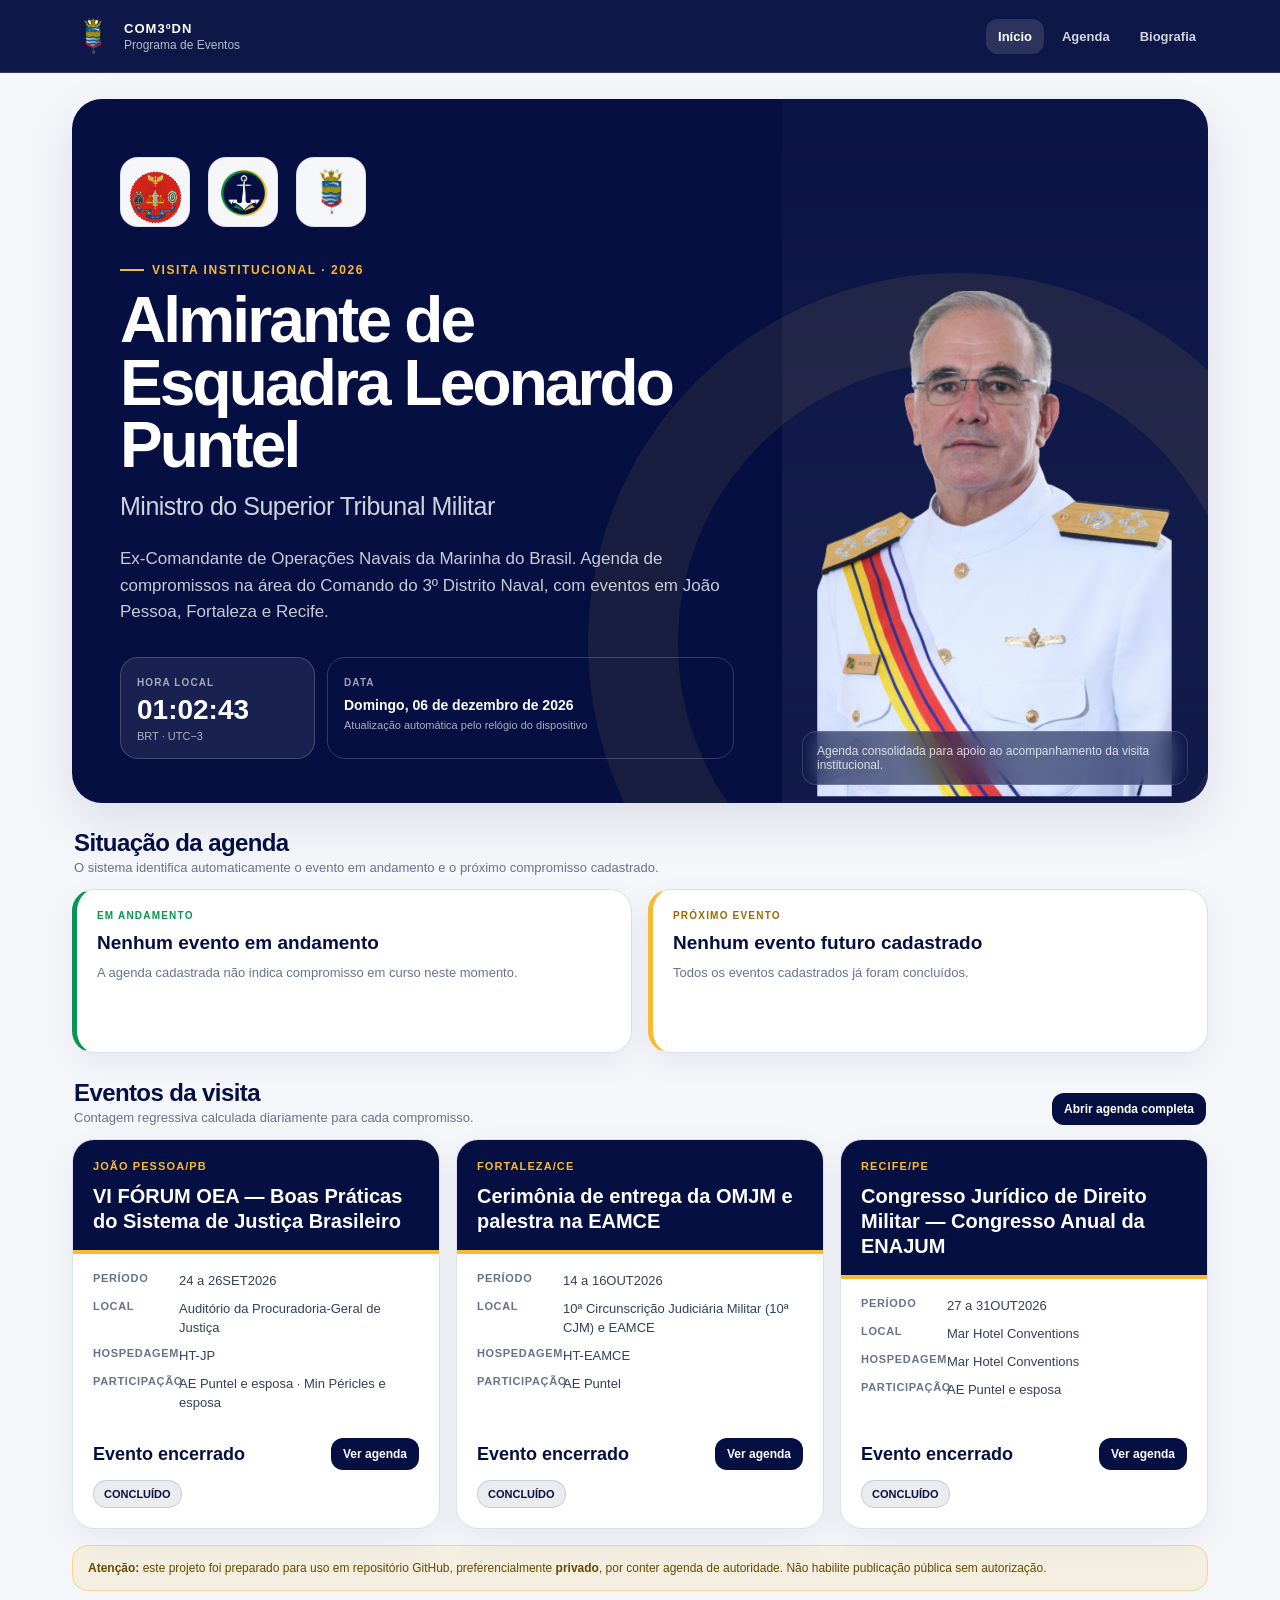
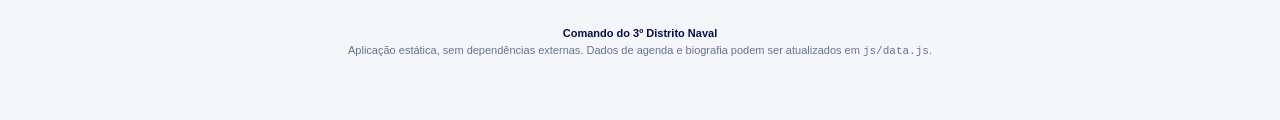
==== index.html @ e6db9a60 "Add files via upload" ====
<!doctype html>
<html lang="pt-BR">
<head>
  <meta charset="utf-8">
  <meta name="viewport" content="width=device-width, initial-scale=1, viewport-fit=cover">
  <meta name="apple-mobile-web-app-capable" content="yes">
  <meta name="apple-mobile-web-app-status-bar-style" content="black-translucent">
  <meta name="mobile-web-app-capable" content="yes">
  <meta name="theme-color" content="#050F41">
  <meta name="description" content="Agenda institucional da visita do Almirante de Esquadra Leonardo Puntel na área do Comando do 3º Distrito Naval.">
  <title>Visita Institucional — Alte Esq Leonardo Puntel</title>
  <link rel="manifest" href="manifest.webmanifest">
  <link rel="icon" href="assets/img/marca-marinha.png">
  <link rel="stylesheet" href="css/styles.css">
</head>
<body data-page="home">
<a class="skip-link" href="#conteudo">Ir para o conteúdo</a>
<header class="site-header">
  <div class="header-inner">
    <div class="brand-mini">
      <img src="assets/img/brasao-com3dn.png" alt="Brasão do Comando do 3º Distrito Naval">
      <div><strong>Com3ºDN</strong><span>Programa de Eventos</span></div>
    </div>
    <nav class="main-nav" aria-label="Navegação principal">
      <a href="index.html" data-nav="home">Início</a>
      <a href="agenda.html" data-nav="agenda">Agenda</a>
      <a href="biografia.html" data-nav="bio">Biografia</a>
    </nav>
  </div>
</header>

<main id="conteudo" class="page-shell">
  <section class="hero" aria-labelledby="hero-title">
    <div class="hero-copy">
      <div class="logo-row" aria-label="Identidades institucionais">
        <div class="logo-cell"><img src="assets/img/brasao-stm.png" alt="Brasão do Superior Tribunal Militar"></div>
        <div class="logo-cell"><img src="assets/img/marca-marinha.png" alt="Marca da Marinha do Brasil"></div>
        <div class="logo-cell"><img src="assets/img/brasao-com3dn.png" alt="Brasão do Comando do 3º Distrito Naval"></div>
      </div>
      <div class="eyebrow">Visita Institucional · 2026</div>
      <h1 id="hero-title">Almirante de Esquadra Leonardo Puntel
        <small>Ministro do Superior Tribunal Militar</small>
      </h1>
      <p class="hero-role">Ex-Comandante de Operações Navais da Marinha do Brasil. Agenda de compromissos na área do Comando do 3º Distrito Naval, com eventos em João Pessoa, Fortaleza e Recife.</p>
      <div class="hero-live">
        <div class="live-clock">
          <span class="label">Hora local</span>
          <strong data-live-clock>--:--:--</strong>
          <small>BRT · UTC−3</small>
        </div>
        <div class="live-date">
          <span class="label">Data</span>
          <strong data-live-date>--</strong>
          <small>Atualização automática pelo relógio do dispositivo</small>
        </div>
      </div>
    </div>
    <div class="hero-photo">
      <img src="assets/img/alte-esq-puntel.png" alt="Retrato oficial do Almirante de Esquadra Leonardo Puntel">
      <div class="photo-caption">Agenda consolidada para apoio ao acompanhamento da visita institucional.</div>
    </div>
  </section>

  <section class="section" aria-labelledby="momento-title">
    <div class="section-head">
      <div><h2 id="momento-title">Situação da agenda</h2><p>O sistema identifica automaticamente o evento em andamento e o próximo compromisso cadastrado.</p></div>
    </div>
    <div id="moment-grid" class="now-next-grid" aria-live="polite"></div>
  </section>

  <section class="section" aria-labelledby="eventos-title">
    <div class="section-head">
      <div><h2 id="eventos-title">Eventos da visita</h2><p>Contagem regressiva calculada diariamente para cada compromisso.</p></div>
      <a class="event-link" href="agenda.html">Abrir agenda completa</a>
    </div>
    <div id="event-grid" class="event-grid"></div>
  </section>

  <div class="notice"><strong>Atenção:</strong> este projeto foi preparado para uso em repositório GitHub, preferencialmente <strong>privado</strong>, por conter agenda de autoridade. Não habilite publicação pública sem autorização.</div>

  <footer class="site-footer">
    <strong>Comando do 3º Distrito Naval</strong><br>
    Aplicação estática, sem dependências externas. Dados de agenda e biografia podem ser atualizados em <code>js/data.js</code>.
  </footer>
</main>
<script src="js/data.js"></script>
<script src="js/app.js"></script>
</body>
</html>
---- css/styles.css ----
:root {
  --navy: #050f41;
  --navy-2: #0a1a59;
  --green: #079551;
  --gold: #fab932;
  --red: #c42126;
  --bg: #f4f6fa;
  --surface: #ffffff;
  --surface-2: #eef2f8;
  --text: #172033;
  --muted: #68738a;
  --line: #dbe1eb;
  --shadow: 0 18px 48px rgba(5, 15, 65, 0.10);
  --radius: 22px;
  --header-h: 72px;
}

* { box-sizing: border-box; }
html { scroll-behavior: smooth; }
body {
  margin: 0;
  background: var(--bg);
  color: var(--text);
  font-family: Roboto, Arial, Helvetica, sans-serif;
  -webkit-font-smoothing: antialiased;
  text-rendering: optimizeLegibility;
}

img { max-width: 100%; display: block; }
a { color: inherit; }
button, a { -webkit-tap-highlight-color: transparent; }

.skip-link {
  position: absolute;
  left: -999px;
  top: 0;
  z-index: 9999;
  background: #fff;
  color: var(--navy);
  padding: 12px 18px;
}
.skip-link:focus { left: 12px; top: 12px; }

.site-header {
  position: sticky;
  top: 0;
  z-index: 50;
  min-height: var(--header-h);
  background: rgba(5, 15, 65, .96);
  backdrop-filter: blur(12px);
  color: #fff;
  border-bottom: 1px solid rgba(255,255,255,.12);
}
.header-inner {
  max-width: 1180px;
  margin: 0 auto;
  min-height: var(--header-h);
  display: flex;
  align-items: center;
  gap: 18px;
  padding: 10px 22px;
}
.brand-mini {
  display: flex;
  align-items: center;
  gap: 10px;
  min-width: 0;
}
.brand-mini img {
  width: 42px;
  height: 42px;
  object-fit: contain;
}
.brand-mini strong {
  display: block;
  font-size: 13px;
  letter-spacing: .08em;
  text-transform: uppercase;
}
.brand-mini span {
  display: block;
  color: rgba(255,255,255,.70);
  font-size: 12px;
  margin-top: 2px;
}
.main-nav {
  margin-left: auto;
  display: flex;
  gap: 6px;
  align-items: center;
}
.main-nav a {
  color: rgba(255,255,255,.82);
  text-decoration: none;
  font-weight: 700;
  font-size: 13px;
  padding: 10px 12px;
  border-radius: 12px;
}
.main-nav a:hover, .main-nav a[aria-current="page"] {
  background: rgba(255,255,255,.12);
  color: #fff;
}

.page-shell {
  max-width: 1180px;
  margin: 0 auto;
  padding: 26px 22px 60px;
}

.hero {
  overflow: hidden;
  position: relative;
  background: var(--navy);
  color: #fff;
  border-radius: 30px;
  box-shadow: var(--shadow);
  min-height: 520px;
  display: grid;
  grid-template-columns: 1.25fr .75fr;
}
.hero::before {
  content: "";
  position: absolute;
  inset: auto -120px -210px auto;
  width: 560px;
  height: 560px;
  border-radius: 50%;
  border: 90px solid rgba(250,185,50,.08);
}
.hero-copy {
  padding: 58px 48px 44px;
  display: flex;
  flex-direction: column;
  position: relative;
  z-index: 2;
}
.logo-row {
  display: flex;
  align-items: center;
  gap: 18px;
  margin-bottom: 36px;
}
.logo-row .logo-cell {
  width: 70px;
  height: 70px;
  border-radius: 18px;
  display: grid;
  place-items: center;
  background: rgba(255,255,255,.96);
  padding: 8px;
  box-shadow: inset 0 0 0 1px rgba(5,15,65,.08);
}
.logo-row img { width: 100%; height: 100%; object-fit: contain; }
.eyebrow {
  display: inline-flex;
  width: fit-content;
  align-items: center;
  gap: 8px;
  text-transform: uppercase;
  letter-spacing: .13em;
  font-size: 12px;
  font-weight: 800;
  color: var(--gold);
  margin-bottom: 12px;
}
.eyebrow::before { content: ""; width: 24px; height: 2px; background: currentColor; }
.hero h1 {
  margin: 0;
  font-size: clamp(36px, 5vw, 66px);
  line-height: .98;
  letter-spacing: -.045em;
  max-width: 770px;
}
.hero h1 small {
  display: block;
  margin-top: 14px;
  font-size: clamp(18px, 2vw, 25px);
  line-height: 1.25;
  letter-spacing: -.02em;
  color: rgba(255,255,255,.82);
  font-weight: 500;
}
.hero-role {
  margin: 24px 0 0;
  font-size: 17px;
  line-height: 1.55;
  color: rgba(255,255,255,.78);
  max-width: 660px;
}
.hero-live {
  margin-top: auto;
  padding-top: 32px;
  display: flex;
  gap: 12px;
  align-items: stretch;
  flex-wrap: wrap;
}
.live-clock {
  min-width: 195px;
  border: 1px solid rgba(255,255,255,.18);
  background: rgba(255,255,255,.08);
  border-radius: 18px;
  padding: 14px 16px;
}
.live-clock .label, .live-date .label {
  text-transform: uppercase;
  letter-spacing: .11em;
  font-size: 10px;
  font-weight: 800;
  color: rgba(255,255,255,.62);
}
.live-clock strong {
  display: block;
  font-variant-numeric: tabular-nums;
  font-size: 28px;
  margin-top: 4px;
}
.live-clock small, .live-date small {
  color: rgba(255,255,255,.66);
  font-size: 11px;
}
.live-date {
  min-width: 220px;
  flex: 1;
  border: 1px solid rgba(255,255,255,.18);
  border-radius: 18px;
  padding: 14px 16px;
}
.live-date strong { display: block; margin-top: 6px; font-size: 14px; line-height: 1.35; }

.hero-photo {
  position: relative;
  min-height: 520px;
  display: flex;
  align-items: flex-end;
  justify-content: center;
  background: linear-gradient(180deg, rgba(255,255,255,.02), rgba(255,255,255,.08));
}
.hero-photo::after {
  content: "";
  position: absolute;
  left: 0;
  right: 0;
  bottom: 0;
  height: 44%;
  background: linear-gradient(180deg, transparent, rgba(5,15,65,.42));
}
.hero-photo img {
  width: min(100%, 470px);
  max-height: 520px;
  object-fit: contain;
  object-position: bottom center;
  position: relative;
  z-index: 1;
}
.photo-caption {
  position: absolute;
  z-index: 3;
  left: 20px;
  right: 20px;
  bottom: 18px;
  padding: 12px 14px;
  border: 1px solid rgba(255,255,255,.15);
  border-radius: 14px;
  background: rgba(5,15,65,.58);
  backdrop-filter: blur(12px);
  font-size: 12px;
  color: rgba(255,255,255,.78);
}

.section { margin-top: 26px; }
.section-head {
  display: flex;
  align-items: flex-end;
  justify-content: space-between;
  gap: 18px;
  margin: 0 2px 14px;
}
.section-head h2 {
  margin: 0;
  font-size: 24px;
  letter-spacing: -.025em;
  color: var(--navy);
}
.section-head p { margin: 3px 0 0; color: var(--muted); font-size: 13px; }

.now-next-grid {
  display: grid;
  grid-template-columns: 1fr 1fr;
  gap: 16px;
}
.moment-card {
  background: var(--surface);
  border: 1px solid var(--line);
  border-radius: var(--radius);
  padding: 20px;
  box-shadow: 0 10px 30px rgba(5,15,65,.06);
  min-height: 164px;
  position: relative;
  overflow: hidden;
}
.moment-card.current { border-left: 5px solid var(--green); }
.moment-card.next { border-left: 5px solid var(--gold); }
.moment-card .moment-label {
  text-transform: uppercase;
  letter-spacing: .12em;
  font-size: 10px;
  font-weight: 900;
  color: var(--muted);
}
.moment-card.current .moment-label { color: var(--green); }
.moment-card.next .moment-label { color: #9b6900; }
.moment-card h3 { margin: 10px 0 8px; font-size: 19px; color: var(--navy); line-height: 1.25; }
.moment-card p { margin: 0; color: var(--muted); font-size: 13px; line-height: 1.5; }
.moment-card .moment-meta { margin-top: 14px; display: flex; gap: 8px; flex-wrap: wrap; }

.chip {
  display: inline-flex;
  align-items: center;
  gap: 6px;
  border-radius: 999px;
  padding: 7px 10px;
  background: var(--surface-2);
  color: #44506a;
  font-size: 11px;
  font-weight: 800;
  border: 1px solid var(--line);
}
.chip.green { background: rgba(7,149,81,.10); color: #06733f; border-color: rgba(7,149,81,.20); }
.chip.gold { background: rgba(250,185,50,.16); color: #7b5600; border-color: rgba(250,185,50,.30); }
.chip.navy { background: rgba(5,15,65,.08); color: var(--navy); border-color: rgba(5,15,65,.14); }

.event-grid {
  display: grid;
  grid-template-columns: repeat(3, minmax(0, 1fr));
  gap: 16px;
}
.event-card {
  background: var(--surface);
  border: 1px solid var(--line);
  border-radius: var(--radius);
  overflow: hidden;
  box-shadow: 0 12px 34px rgba(5,15,65,.06);
  display: flex;
  flex-direction: column;
  min-height: 390px;
}
.event-card-top {
  background: var(--navy);
  color: #fff;
  padding: 20px;
  position: relative;
}
.event-card-top::after {
  content: "";
  position: absolute;
  height: 4px;
  left: 0; right: 0; bottom: 0;
  background: var(--gold);
}
.event-card .city {
  display: flex;
  align-items: center;
  gap: 8px;
  text-transform: uppercase;
  letter-spacing: .10em;
  font-weight: 900;
  font-size: 11px;
  color: var(--gold);
}
.event-card h3 { margin: 12px 0 0; font-size: 20px; line-height: 1.25; }
.event-card-body { padding: 18px 20px 20px; display: flex; flex-direction: column; flex: 1; }
.event-card-body dl { margin: 0; display: grid; grid-template-columns: 76px 1fr; gap: 9px 10px; }
.event-card-body dt { color: var(--muted); font-size: 11px; font-weight: 800; text-transform: uppercase; letter-spacing: .06em; }
.event-card-body dd { margin: 0; font-size: 13px; line-height: 1.45; color: #344058; }
.countdown {
  margin-top: auto;
  padding-top: 18px;
  display: flex;
  align-items: center;
  justify-content: space-between;
  gap: 10px;
}
.countdown strong { font-size: 18px; color: var(--navy); }
.event-link {
  display: inline-flex;
  align-items: center;
  justify-content: center;
  padding: 9px 12px;
  border-radius: 12px;
  background: var(--navy);
  color: #fff;
  text-decoration: none;
  font-size: 12px;
  font-weight: 800;
}
.event-link:hover { background: var(--navy-2); }

.page-title-card {
  background: var(--navy);
  color: #fff;
  border-radius: 26px;
  padding: 34px 34px;
  box-shadow: var(--shadow);
  display: flex;
  align-items: center;
  justify-content: space-between;
  gap: 24px;
}
.page-title-card h1 { margin: 0; font-size: clamp(30px, 4vw, 46px); letter-spacing: -.035em; }
.page-title-card p { margin: 9px 0 0; color: rgba(255,255,255,.70); max-width: 720px; line-height: 1.55; }
.page-title-card .mini-clock {
  flex: 0 0 auto;
  min-width: 180px;
  border: 1px solid rgba(255,255,255,.15);
  border-radius: 18px;
  padding: 12px 14px;
  text-align: right;
}
.page-title-card .mini-clock strong { display: block; font-size: 24px; font-variant-numeric: tabular-nums; }
.page-title-card .mini-clock small { color: rgba(255,255,255,.62); }

.agenda-stack { display: grid; gap: 18px; margin-top: 22px; }
.agenda-card {
  background: var(--surface);
  border: 1px solid var(--line);
  border-radius: 24px;
  overflow: hidden;
  box-shadow: 0 10px 30px rgba(5,15,65,.05);
}
.agenda-card[data-state="current"] { box-shadow: 0 0 0 2px rgba(7,149,81,.20), 0 12px 34px rgba(5,15,65,.08); }
.agenda-card[data-state="next"] { box-shadow: 0 0 0 2px rgba(250,185,50,.28), 0 12px 34px rgba(5,15,65,.08); }
.agenda-head {
  display: grid;
  grid-template-columns: 165px 1fr auto;
  gap: 18px;
  align-items: center;
  padding: 20px 22px;
  background: #fff;
  border-bottom: 1px solid var(--line);
}
.agenda-date { color: var(--navy); font-weight: 900; }
.agenda-date strong { display: block; font-size: 22px; }
.agenda-date span { display: block; margin-top: 3px; color: var(--muted); font-size: 11px; font-weight: 700; text-transform: uppercase; letter-spacing: .06em; }
.agenda-title h2 { margin: 0; color: var(--navy); font-size: 21px; line-height: 1.25; }
.agenda-title p { margin: 5px 0 0; color: var(--muted); font-size: 13px; }
.status-badge {
  border-radius: 999px;
  padding: 8px 11px;
  font-size: 10px;
  font-weight: 900;
  letter-spacing: .08em;
  text-transform: uppercase;
  background: var(--surface-2);
  color: var(--muted);
  white-space: nowrap;
}
.status-badge.current { background: rgba(7,149,81,.12); color: #06733f; }
.status-badge.next { background: rgba(250,185,50,.20); color: #7b5600; }
.status-badge.done { background: #eef0f3; color: #6a7282; }
.agenda-body { padding: 20px 22px 24px; }
.info-grid {
  display: grid;
  grid-template-columns: repeat(4, minmax(0, 1fr));
  gap: 12px;
}
.info-box {
  background: var(--bg);
  border: 1px solid var(--line);
  border-radius: 16px;
  padding: 14px;
}
.info-box .k { font-size: 10px; text-transform: uppercase; letter-spacing: .08em; font-weight: 900; color: var(--muted); }
.info-box .v { margin-top: 6px; font-size: 13px; line-height: 1.45; color: #33405a; font-weight: 700; }
.subsection-title {
  margin: 22px 0 10px;
  color: var(--navy);
  font-size: 14px;
  letter-spacing: .02em;
}
.flight-list { display: grid; gap: 8px; }
.flight-row {
  display: grid;
  grid-template-columns: 86px 110px minmax(150px, 1fr) 30px minmax(150px, 1fr);
  gap: 10px;
  align-items: center;
  border: 1px solid var(--line);
  border-radius: 14px;
  padding: 11px 12px;
  background: #fff;
  font-size: 12px;
}
.flight-row time { font-weight: 900; color: var(--navy); }
.flight-row .passenger { font-weight: 800; }
.flight-row .route { color: #46526b; }
.flight-row .arrow { color: var(--gold); font-weight: 900; text-align: center; }

.bio-layout {
  display: grid;
  grid-template-columns: 310px 1fr;
  gap: 22px;
  margin-top: 22px;
  align-items: start;
}
.bio-aside {
  position: sticky;
  top: calc(var(--header-h) + 18px);
  background: var(--navy);
  color: #fff;
  border-radius: 24px;
  overflow: hidden;
  box-shadow: var(--shadow);
}
.bio-aside .portrait { background: rgba(255,255,255,.05); min-height: 320px; display:flex; align-items:flex-end; }
.bio-aside .portrait img { width: 100%; max-height: 380px; object-fit: contain; object-position: bottom; }
.bio-aside .bio-mini { padding: 18px 18px 20px; }
.bio-aside .bio-mini h2 { margin: 0; font-size: 20px; line-height: 1.2; }
.bio-aside .bio-mini p { margin: 7px 0 0; color: rgba(255,255,255,.70); font-size: 12px; line-height: 1.5; }
.bio-aside .bio-mini a { display: inline-flex; margin-top: 14px; color: var(--gold); font-size: 12px; font-weight: 800; text-decoration: none; }
.bio-main { display: grid; gap: 16px; }
.bio-card {
  background: var(--surface);
  border: 1px solid var(--line);
  border-radius: 20px;
  padding: 20px;
  box-shadow: 0 10px 28px rgba(5,15,65,.04);
}
.bio-card h2 { margin: 0 0 12px; color: var(--navy); font-size: 20px; }
.bio-card p { color: #45516a; line-height: 1.6; font-size: 13px; }
.fact-list { display: grid; grid-template-columns: 1fr 1fr; gap: 10px; }
.fact { padding: 12px 14px; border-radius: 14px; background: var(--bg); border: 1px solid var(--line); }
.fact strong { display: block; color: var(--muted); font-size: 10px; text-transform: uppercase; letter-spacing: .07em; }
.fact span { display: block; margin-top: 5px; color: #344058; font-size: 13px; line-height: 1.45; }
.timeline { display: grid; gap: 0; }
.timeline-row { display: grid; grid-template-columns: 120px 1fr; gap: 18px; padding: 9px 0; border-bottom: 1px dashed var(--line); }
.timeline-row:last-child { border-bottom: 0; }
.timeline-row time { color: var(--green); font-weight: 900; font-size: 12px; }
.timeline-row span { color: #3c4861; font-size: 13px; }
.details-card details { border-top: 1px solid var(--line); padding: 13px 0; }
.details-card details:first-of-type { border-top: 0; padding-top: 0; }
.details-card summary { cursor: pointer; list-style: none; display:flex; justify-content:space-between; gap: 14px; color: var(--navy); font-weight: 900; font-size: 14px; }
.details-card summary::-webkit-details-marker { display:none; }
.details-card summary::after { content: "+"; color: var(--gold); font-size: 22px; line-height: 16px; }
.details-card details[open] summary::after { content: "−"; }
.plain-list { margin: 12px 0 0; padding-left: 18px; columns: 2; column-gap: 30px; }
.plain-list li { break-inside: avoid; margin: 0 0 8px; color: #46526b; font-size: 12px; line-height: 1.45; }

.site-footer {
  margin-top: 34px;
  color: var(--muted);
  font-size: 11px;
  line-height: 1.55;
  text-align: center;
}
.site-footer strong { color: var(--navy); }

.notice {
  border: 1px solid rgba(250,185,50,.45);
  background: rgba(250,185,50,.12);
  color: #684900;
  border-radius: 16px;
  padding: 13px 15px;
  font-size: 12px;
  line-height: 1.5;
  margin-top: 16px;
}

@media (max-width: 980px) {
  .hero { grid-template-columns: 1fr .66fr; }
  .hero-copy { padding: 42px 34px 34px; }
  .event-grid { grid-template-columns: 1fr; }
  .event-card { min-height: 0; }
  .info-grid { grid-template-columns: 1fr 1fr; }
  .flight-row { grid-template-columns: 80px 96px minmax(130px, 1fr) 24px minmax(130px, 1fr); }
  .bio-layout { grid-template-columns: 250px 1fr; }
}

@media (max-width: 760px) {
  :root { --header-h: 64px; }
  .header-inner { padding: 8px 14px; }
  .brand-mini img { width: 38px; height: 38px; }
  .brand-mini span { display: none; }
  .brand-mini strong { font-size: 11px; }
  .main-nav { gap: 2px; }
  .main-nav a { font-size: 11px; padding: 9px 8px; }
  .page-shell { padding: 14px 12px 46px; }
  .hero { grid-template-columns: 1fr; min-height: auto; border-radius: 24px; }
  .hero-photo { min-height: 390px; order: -1; background: rgba(255,255,255,.04); }
  .hero-photo img { max-height: 390px; }
  .photo-caption { font-size: 10px; }
  .hero-copy { padding: 28px 20px 24px; }
  .logo-row { gap: 10px; margin-bottom: 24px; }
  .logo-row .logo-cell { width: 56px; height: 56px; border-radius: 14px; }
  .hero h1 { font-size: clamp(34px, 11vw, 48px); }
  .hero-role { font-size: 14px; margin-top: 18px; }
  .hero-live { padding-top: 22px; }
  .live-clock, .live-date { min-width: 0; width: 100%; }
  .now-next-grid { grid-template-columns: 1fr; }
  .section-head { align-items: flex-start; flex-direction: column; gap: 4px; }
  .page-title-card { border-radius: 22px; padding: 24px 20px; align-items: flex-start; flex-direction: column; }
  .page-title-card .mini-clock { width: 100%; text-align: left; }
  .agenda-head { grid-template-columns: 1fr auto; gap: 8px 12px; padding: 18px 16px; }
  .agenda-date { grid-column: 1 / -1; }
  .agenda-title h2 { font-size: 18px; }
  .agenda-body { padding: 16px; }
  .info-grid { grid-template-columns: 1fr; }
  .flight-row { grid-template-columns: 1fr auto; gap: 5px 10px; padding: 12px; }
  .flight-row time { grid-column: 1; }
  .flight-row .passenger { grid-column: 2; grid-row: 1; text-align: right; }
  .flight-row .route.from { grid-column: 1 / -1; }
  .flight-row .arrow { display: none; }
  .flight-row .route.to { grid-column: 1 / -1; color: var(--navy); font-weight: 800; }
  .bio-layout { grid-template-columns: 1fr; }
  .bio-aside { position: static; }
  .bio-aside .portrait { min-height: 360px; }
  .bio-aside .portrait img { max-height: 420px; }
  .fact-list { grid-template-columns: 1fr; }
  .timeline-row { grid-template-columns: 92px 1fr; gap: 12px; }
  .plain-list { columns: 1; }
}

@media (prefers-reduced-motion: reduce) {
  html { scroll-behavior: auto; }
  * { transition: none !important; animation: none !important; }
}
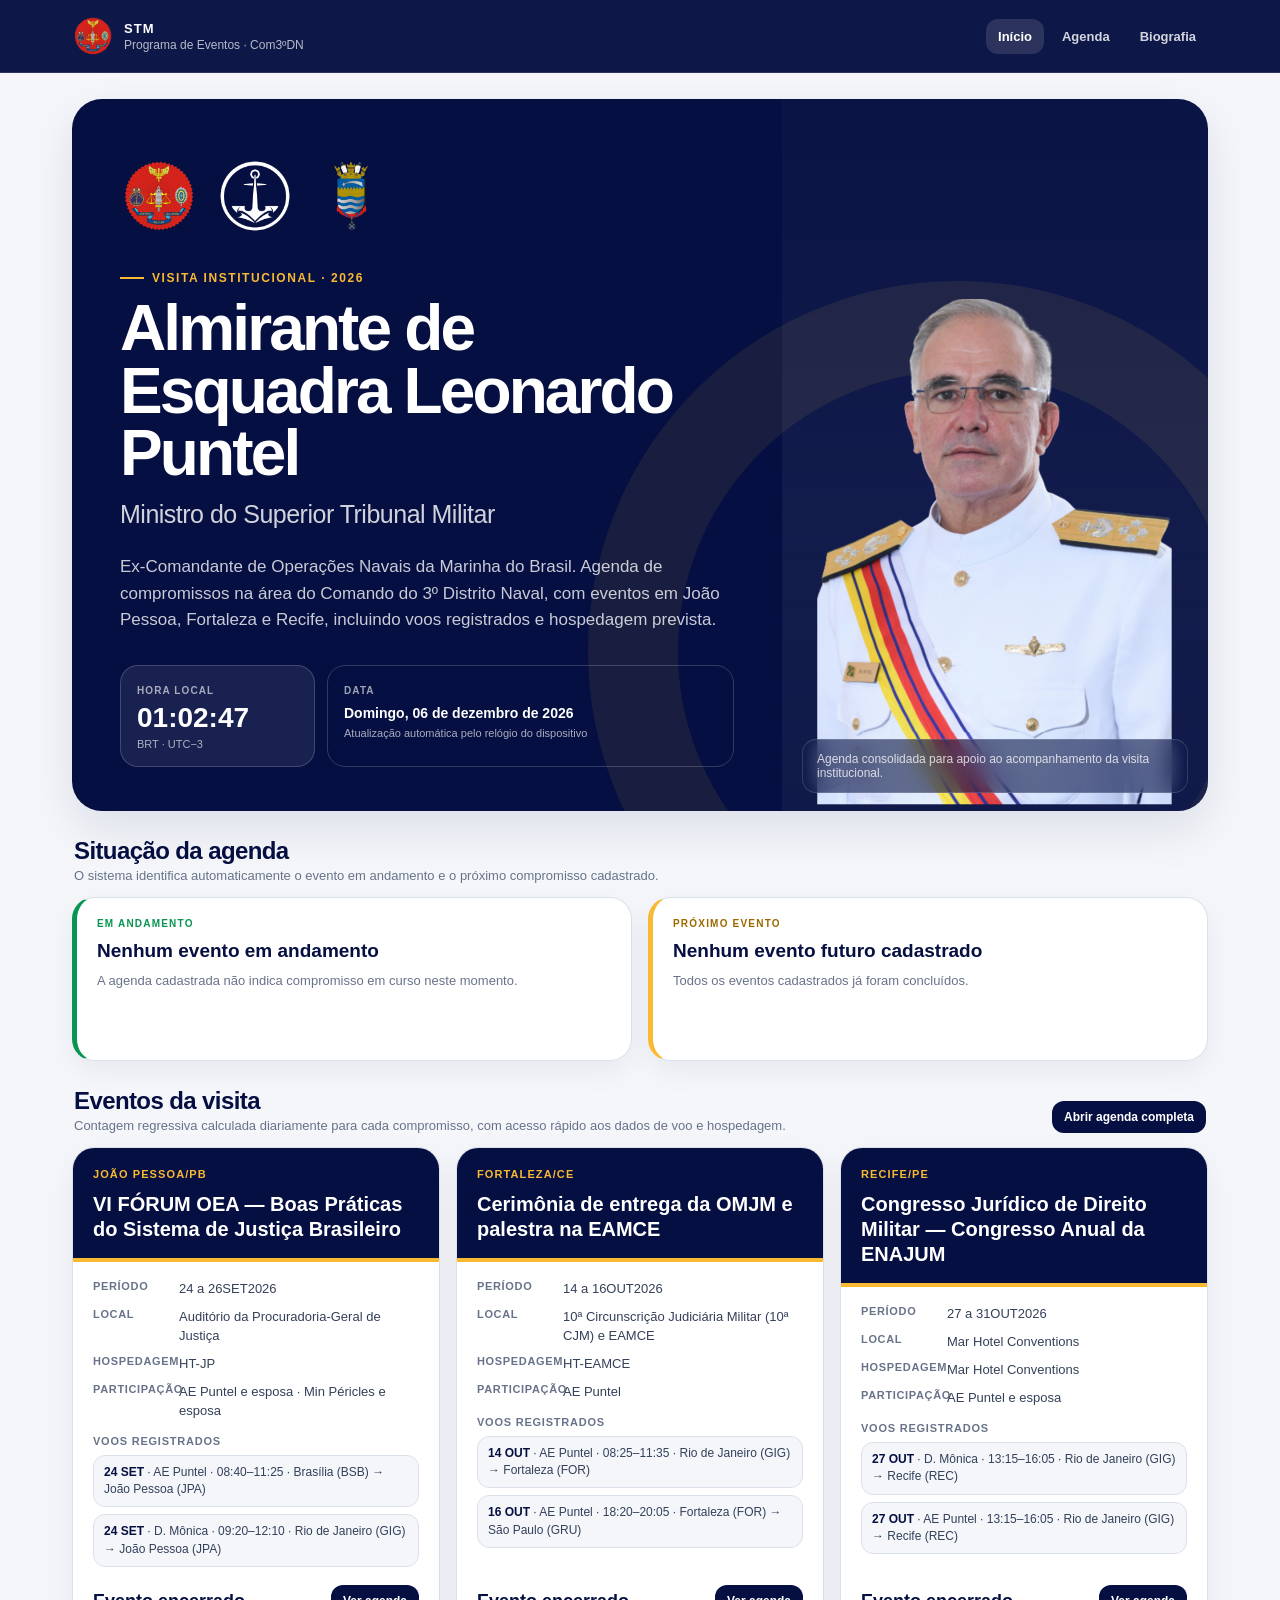
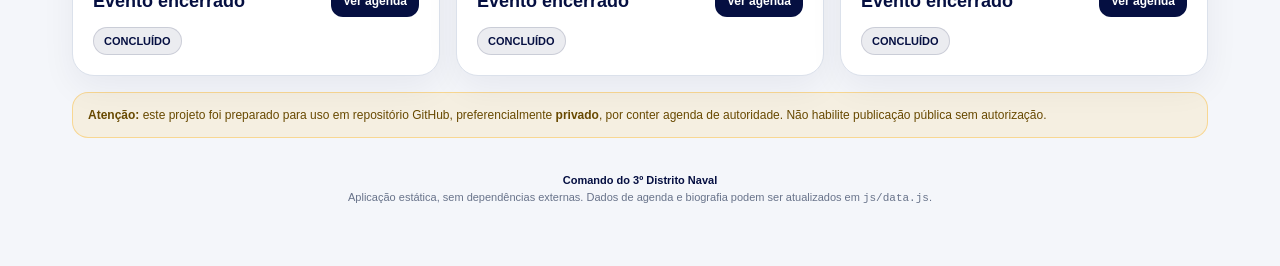
==== commit be078443: "Add files via upload" ====
--- a/index.html
+++ b/index.html
@@ -10,7 +10,7 @@
   <meta name="description" content="Agenda institucional da visita do Almirante de Esquadra Leonardo Puntel na área do Comando do 3º Distrito Naval.">
   <title>Visita Institucional — Alte Esq Leonardo Puntel</title>
   <link rel="manifest" href="manifest.webmanifest">
-  <link rel="icon" href="assets/img/marca-marinha.png">
+  <link rel="icon" href="assets/img/brasao-stm.png">
   <link rel="stylesheet" href="css/styles.css">
 </head>
 <body data-page="home">
@@ -18,8 +18,8 @@
 <header class="site-header">
   <div class="header-inner">
     <div class="brand-mini">
-      <img src="assets/img/brasao-com3dn.png" alt="Brasão do Comando do 3º Distrito Naval">
-      <div><strong>Com3ºDN</strong><span>Programa de Eventos</span></div>
+      <img src="assets/img/brasao-stm.png" alt="Brasão do Superior Tribunal Militar">
+      <div><strong>STM</strong><span>Programa de Eventos · Com3ºDN</span></div>
     </div>
     <nav class="main-nav" aria-label="Navegação principal">
       <a href="index.html" data-nav="home">Início</a>
@@ -34,14 +34,14 @@
     <div class="hero-copy">
       <div class="logo-row" aria-label="Identidades institucionais">
         <div class="logo-cell"><img src="assets/img/brasao-stm.png" alt="Brasão do Superior Tribunal Militar"></div>
-        <div class="logo-cell"><img src="assets/img/marca-marinha.png" alt="Marca da Marinha do Brasil"></div>
+        <div class="logo-cell"><img src="assets/img/marca-marinha-branca.png" alt="Marca da Marinha do Brasil em branco"></div>
         <div class="logo-cell"><img src="assets/img/brasao-com3dn.png" alt="Brasão do Comando do 3º Distrito Naval"></div>
       </div>
       <div class="eyebrow">Visita Institucional · 2026</div>
       <h1 id="hero-title">Almirante de Esquadra Leonardo Puntel
         <small>Ministro do Superior Tribunal Militar</small>
       </h1>
-      <p class="hero-role">Ex-Comandante de Operações Navais da Marinha do Brasil. Agenda de compromissos na área do Comando do 3º Distrito Naval, com eventos em João Pessoa, Fortaleza e Recife.</p>
+      <p class="hero-role">Ex-Comandante de Operações Navais da Marinha do Brasil. Agenda de compromissos na área do Comando do 3º Distrito Naval, com eventos em João Pessoa, Fortaleza e Recife, incluindo voos registrados e hospedagem prevista.</p>
       <div class="hero-live">
         <div class="live-clock">
           <span class="label">Hora local</span>
@@ -70,7 +70,7 @@
 
   <section class="section" aria-labelledby="eventos-title">
     <div class="section-head">
-      <div><h2 id="eventos-title">Eventos da visita</h2><p>Contagem regressiva calculada diariamente para cada compromisso.</p></div>
+      <div><h2 id="eventos-title">Eventos da visita</h2><p>Contagem regressiva calculada diariamente para cada compromisso, com acesso rápido aos dados de voo e hospedagem.</p></div>
       <a class="event-link" href="agenda.html">Abrir agenda completa</a>
     </div>
     <div id="event-grid" class="event-grid"></div>
--- a/css/styles.css
+++ b/css/styles.css
@@ -142,14 +142,12 @@
   margin-bottom: 36px;
 }
 .logo-row .logo-cell {
-  width: 70px;
-  height: 70px;
-  border-radius: 18px;
+  width: 78px;
+  height: 78px;
   display: grid;
   place-items: center;
-  background: rgba(255,255,255,.96);
-  padding: 8px;
-  box-shadow: inset 0 0 0 1px rgba(5,15,65,.08);
+  background: transparent;
+  padding: 0;
 }
 .logo-row img { width: 100%; height: 100%; object-fit: contain; }
 .eyebrow {
@@ -374,6 +372,11 @@
 .event-card-body dl { margin: 0; display: grid; grid-template-columns: 76px 1fr; gap: 9px 10px; }
 .event-card-body dt { color: var(--muted); font-size: 11px; font-weight: 800; text-transform: uppercase; letter-spacing: .06em; }
 .event-card-body dd { margin: 0; font-size: 13px; line-height: 1.45; color: #344058; }
+.event-card-flights { margin-top: 14px; }
+.event-card-flights strong { display:block; font-size:11px; text-transform:uppercase; letter-spacing:.07em; color:var(--muted); margin-bottom:8px; }
+.event-card-flights ul { list-style:none; margin:0; padding:0; display:grid; gap:7px; }
+.event-card-flights li { font-size:12px; line-height:1.45; color:#33405a; background:var(--bg); border:1px solid var(--line); border-radius:12px; padding:8px 10px; }
+.event-card-flights li b { color: var(--navy); }
 .countdown {
   margin-top: auto;
   padding-top: 18px;
@@ -591,7 +594,7 @@
   .photo-caption { font-size: 10px; }
   .hero-copy { padding: 28px 20px 24px; }
   .logo-row { gap: 10px; margin-bottom: 24px; }
-  .logo-row .logo-cell { width: 56px; height: 56px; border-radius: 14px; }
+  .logo-row .logo-cell { width: 56px; height: 56px; }
   .hero h1 { font-size: clamp(34px, 11vw, 48px); }
   .hero-role { font-size: 14px; margin-top: 18px; }
   .hero-live { padding-top: 22px; }
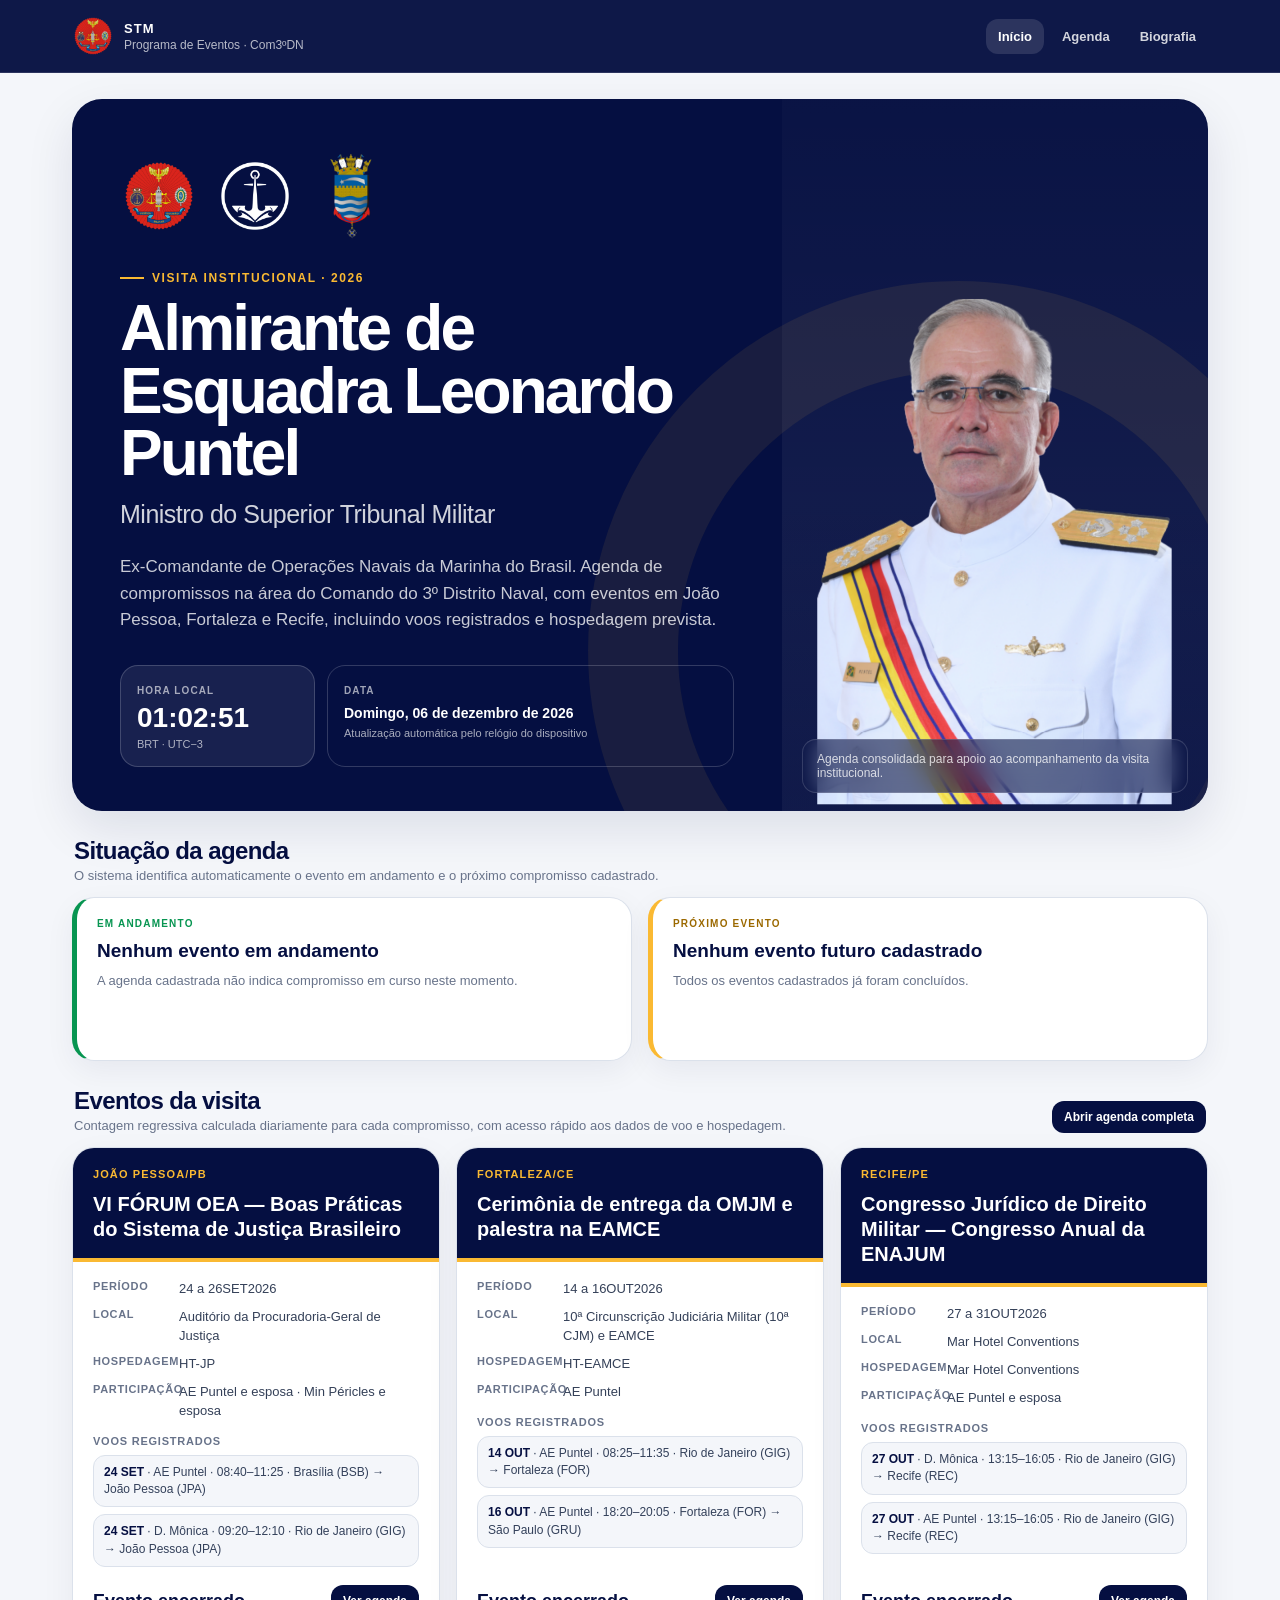
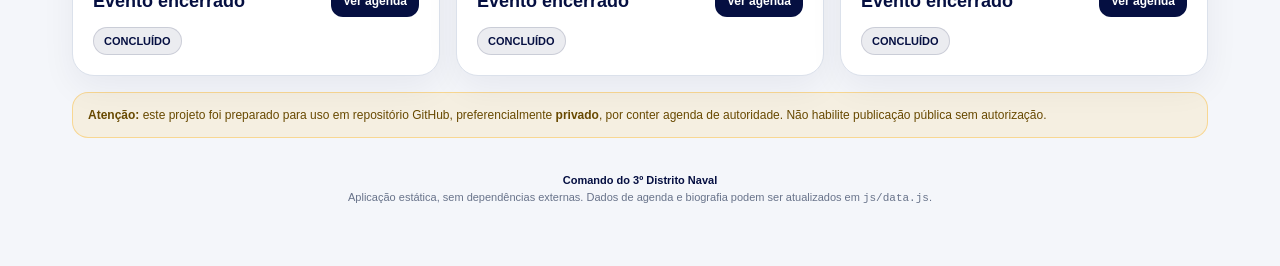
==== commit e9be6fcf: "Add files via upload" ====
--- a/index.html
+++ b/index.html
@@ -33,15 +33,37 @@
   <section class="hero" aria-labelledby="hero-title">
     <div class="hero-copy">
       <div class="logo-row" aria-label="Identidades institucionais">
-        <div class="logo-cell"><img src="assets/img/brasao-stm.png" alt="Brasão do Superior Tribunal Militar"></div>
-        <div class="logo-cell"><img src="assets/img/marca-marinha-branca.png" alt="Marca da Marinha do Brasil em branco"></div>
-        <div class="logo-cell"><img src="assets/img/brasao-com3dn.png" alt="Brasão do Comando do 3º Distrito Naval"></div>
+        <div class="logo-cell"><img class="logo-stm" src="assets/img/brasao-stm.png" alt="Brasão do Superior Tribunal Militar"></div>
+        <div class="logo-cell"><img class="logo-mb" src="assets/img/marca-marinha-branca.png" alt="Marca da Marinha do Brasil em branco"></div>
+        <div class="logo-cell"><img class="logo-com3dn" src="assets/img/brasao-com3dn.png" alt="Brasão do Comando do 3º Distrito Naval"></div>
       </div>
       <div class="eyebrow">Visita Institucional · 2026</div>
       <h1 id="hero-title">Almirante de Esquadra Leonardo Puntel
         <small>Ministro do Superior Tribunal Militar</small>
       </h1>
       <p class="hero-role">Ex-Comandante de Operações Navais da Marinha do Brasil. Agenda de compromissos na área do Comando do 3º Distrito Naval, com eventos em João Pessoa, Fortaleza e Recife, incluindo voos registrados e hospedagem prevista.</p>
+      <nav class="hero-menu" aria-label="Menu principal da visita">
+        <a href="agenda.html" class="hero-menu-item">
+          <span class="hero-menu-kicker">Programa</span>
+          <strong>Agenda</strong>
+          <small>Eventos, voos e hospedagem</small>
+        </a>
+        <a href="#momento-title" class="hero-menu-item">
+          <span class="hero-menu-kicker">Tempo real</span>
+          <strong>Situação</strong>
+          <small>Agora e próximo compromisso</small>
+        </a>
+        <a href="#eventos-title" class="hero-menu-item">
+          <span class="hero-menu-kicker">Roteiro</span>
+          <strong>Eventos</strong>
+          <small>João Pessoa, Fortaleza e Recife</small>
+        </a>
+        <a href="biografia.html" class="hero-menu-item">
+          <span class="hero-menu-kicker">Perfil</span>
+          <strong>Biografia</strong>
+          <small>Carreira e condecorações</small>
+        </a>
+      </nav>
       <div class="hero-live">
         <div class="live-clock">
           <span class="label">Hora local</span>
--- a/css/styles.css
+++ b/css/styles.css
@@ -149,7 +149,39 @@
   background: transparent;
   padding: 0;
 }
-.logo-row img { width: 100%; height: 100%; object-fit: contain; }
+.logo-row img { width: 100%; height: 100%; object-fit: contain; transform-origin: center; }
+.logo-row .logo-stm { transform: scale(.98); }
+.logo-row .logo-mb { transform: scale(.98); }
+.logo-row .logo-com3dn { transform: scale(1.22); }
+.hero-menu {
+  display: none;
+  grid-template-columns: repeat(2, minmax(0, 1fr));
+  gap: 10px;
+  margin-top: 20px;
+}
+.hero-menu-item {
+  min-height: 86px;
+  display: flex;
+  flex-direction: column;
+  justify-content: center;
+  gap: 3px;
+  padding: 13px 14px;
+  border: 1px solid rgba(255,255,255,.16);
+  border-radius: 16px;
+  background: rgba(255,255,255,.07);
+  text-decoration: none;
+  color: #fff;
+}
+.hero-menu-item:active { background: rgba(255,255,255,.14); }
+.hero-menu-kicker {
+  color: var(--gold);
+  text-transform: uppercase;
+  letter-spacing: .10em;
+  font-size: 9px;
+  font-weight: 900;
+}
+.hero-menu-item strong { font-size: 16px; line-height: 1.15; }
+.hero-menu-item small { color: rgba(255,255,255,.62); font-size: 10px; line-height: 1.3; }
 .eyebrow {
   display: inline-flex;
   width: fit-content;
@@ -570,8 +602,6 @@
 }
 
 @media (max-width: 980px) {
-  .hero { grid-template-columns: 1fr .66fr; }
-  .hero-copy { padding: 42px 34px 34px; }
   .event-grid { grid-template-columns: 1fr; }
   .event-card { min-height: 0; }
   .info-grid { grid-template-columns: 1fr 1fr; }
@@ -579,27 +609,80 @@
   .bio-layout { grid-template-columns: 250px 1fr; }
 }
 
+/* Mobile/tablet-first: a primeira dobra privilegia identidade, título e menu. */
+@media (max-width: 900px) {
+  .page-shell { padding-top: 16px; }
+  .hero {
+    grid-template-columns: 1fr;
+    min-height: auto;
+    border-radius: 26px;
+  }
+  .hero-copy {
+    order: 1;
+    padding: 30px 26px 26px;
+  }
+  .hero-photo {
+    order: 2;
+    min-height: 260px;
+    height: 300px;
+    background: rgba(255,255,255,.035);
+    border-top: 1px solid rgba(255,255,255,.10);
+  }
+  .hero-photo img {
+    width: min(68vw, 330px);
+    max-height: 292px;
+  }
+  .photo-caption { display: none; }
+  .logo-row {
+    justify-content: center;
+    gap: 18px;
+    margin-bottom: 22px;
+  }
+  .logo-row .logo-cell { width: 66px; height: 66px; }
+  .logo-row .logo-com3dn { transform: scale(1.25); }
+  .hero-menu { display: grid; }
+  .hero h1 { max-width: 760px; }
+  .hero-live { margin-top: 20px; padding-top: 0; }
+}
+
 @media (max-width: 760px) {
-  :root { --header-h: 64px; }
-  .header-inner { padding: 8px 14px; }
+  :root { --header-h: 62px; }
+  .header-inner { padding: 7px 12px; gap: 8px; }
   .brand-mini img { width: 38px; height: 38px; }
   .brand-mini span { display: none; }
-  .brand-mini strong { font-size: 11px; }
-  .main-nav { gap: 2px; }
-  .main-nav a { font-size: 11px; padding: 9px 8px; }
-  .page-shell { padding: 14px 12px 46px; }
-  .hero { grid-template-columns: 1fr; min-height: auto; border-radius: 24px; }
-  .hero-photo { min-height: 390px; order: -1; background: rgba(255,255,255,.04); }
-  .hero-photo img { max-height: 390px; }
-  .photo-caption { font-size: 10px; }
-  .hero-copy { padding: 28px 20px 24px; }
-  .logo-row { gap: 10px; margin-bottom: 24px; }
-  .logo-row .logo-cell { width: 56px; height: 56px; }
-  .hero h1 { font-size: clamp(34px, 11vw, 48px); }
-  .hero-role { font-size: 14px; margin-top: 18px; }
-  .hero-live { padding-top: 22px; }
-  .live-clock, .live-date { min-width: 0; width: 100%; }
+  .brand-mini strong { font-size: 12px; }
+  .main-nav { gap: 1px; }
+  .main-nav a { font-size: 10.5px; padding: 9px 8px; }
+  .page-shell { padding: 10px 10px 44px; }
+  .hero { border-radius: 22px; }
+  .hero-copy { padding: 24px 18px 22px; }
+  .logo-row { gap: 14px; margin-bottom: 20px; }
+  .logo-row .logo-cell { width: 58px; height: 58px; }
+  .logo-row .logo-com3dn { transform: scale(1.27); }
+  .eyebrow { font-size: 10px; margin-bottom: 9px; }
+  .eyebrow::before { width: 20px; }
+  .hero h1 { font-size: clamp(31px, 9.7vw, 43px); line-height: 1.01; letter-spacing: -.04em; }
+  .hero h1 small { font-size: 17px; margin-top: 10px; }
+  .hero-role {
+    margin-top: 14px;
+    font-size: 12.5px;
+    line-height: 1.5;
+    display: -webkit-box;
+    -webkit-line-clamp: 3;
+    -webkit-box-orient: vertical;
+    overflow: hidden;
+  }
+  .hero-menu { gap: 8px; margin-top: 17px; }
+  .hero-menu-item { min-height: 80px; padding: 11px 12px; border-radius: 14px; }
+  .hero-menu-item strong { font-size: 15px; }
+  .hero-menu-item small { font-size: 9.5px; }
+  .hero-live { gap: 8px; margin-top: 16px; }
+  .live-clock, .live-date { min-width: 0; width: 100%; padding: 12px 13px; border-radius: 14px; }
+  .live-clock strong { font-size: 24px; }
+  .hero-photo { min-height: 220px; height: 250px; }
+  .hero-photo img { width: min(66vw, 280px); max-height: 242px; }
   .now-next-grid { grid-template-columns: 1fr; }
+  .section { margin-top: 20px; }
   .section-head { align-items: flex-start; flex-direction: column; gap: 4px; }
   .page-title-card { border-radius: 22px; padding: 24px 20px; align-items: flex-start; flex-direction: column; }
   .page-title-card .mini-clock { width: 100%; text-align: left; }
@@ -616,13 +699,24 @@
   .flight-row .route.to { grid-column: 1 / -1; color: var(--navy); font-weight: 800; }
   .bio-layout { grid-template-columns: 1fr; }
   .bio-aside { position: static; }
-  .bio-aside .portrait { min-height: 360px; }
-  .bio-aside .portrait img { max-height: 420px; }
+  .bio-aside .portrait { min-height: 300px; }
+  .bio-aside .portrait img { max-height: 350px; }
   .fact-list { grid-template-columns: 1fr; }
   .timeline-row { grid-template-columns: 92px 1fr; gap: 12px; }
   .plain-list { columns: 1; }
 }
 
+@media (max-width: 390px) {
+  .header-inner { padding-inline: 9px; }
+  .main-nav a { padding-inline: 6px; }
+  .logo-row { gap: 11px; }
+  .logo-row .logo-cell { width: 54px; height: 54px; }
+  .hero-menu { grid-template-columns: 1fr 1fr; }
+  .hero-menu-item { min-height: 76px; }
+  .hero-photo { height: 232px; }
+  .hero-photo img { max-height: 225px; }
+}
+
 @media (prefers-reduced-motion: reduce) {
   html { scroll-behavior: auto; }
   * { transition: none !important; animation: none !important; }
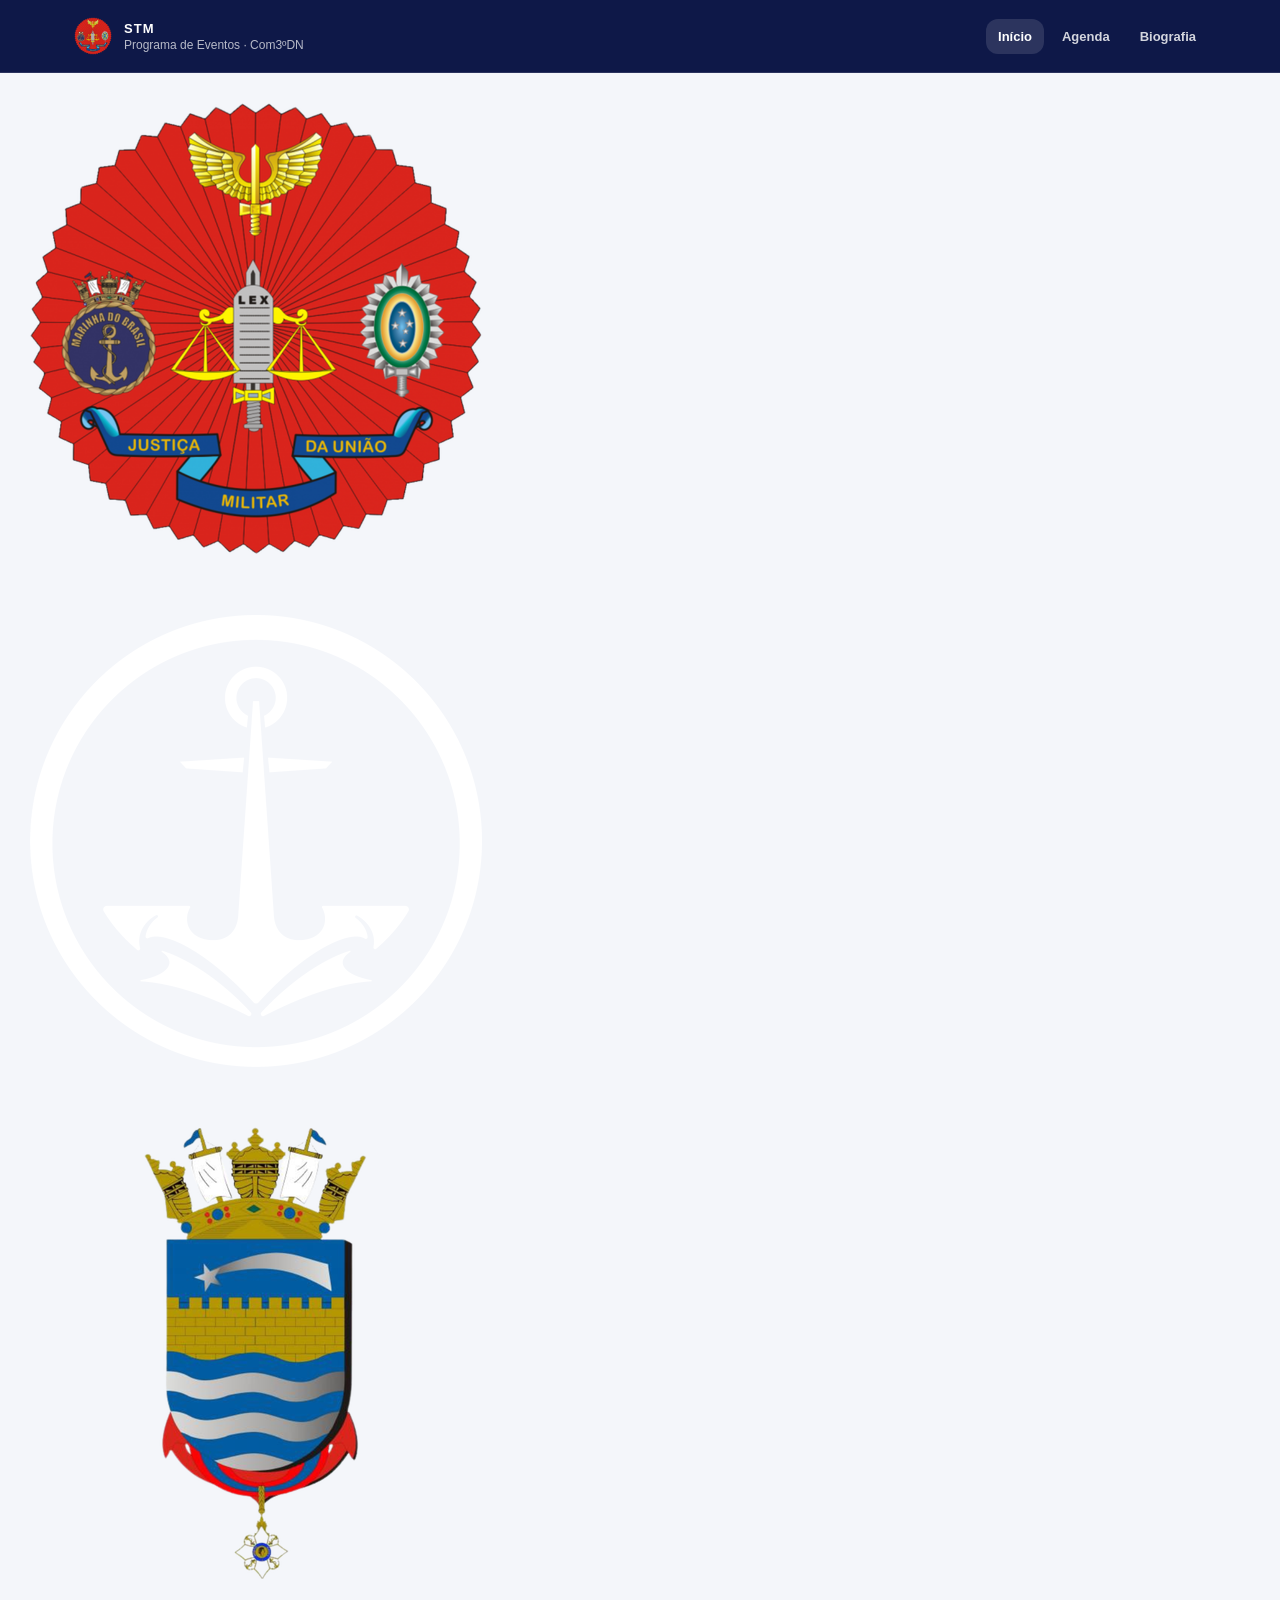
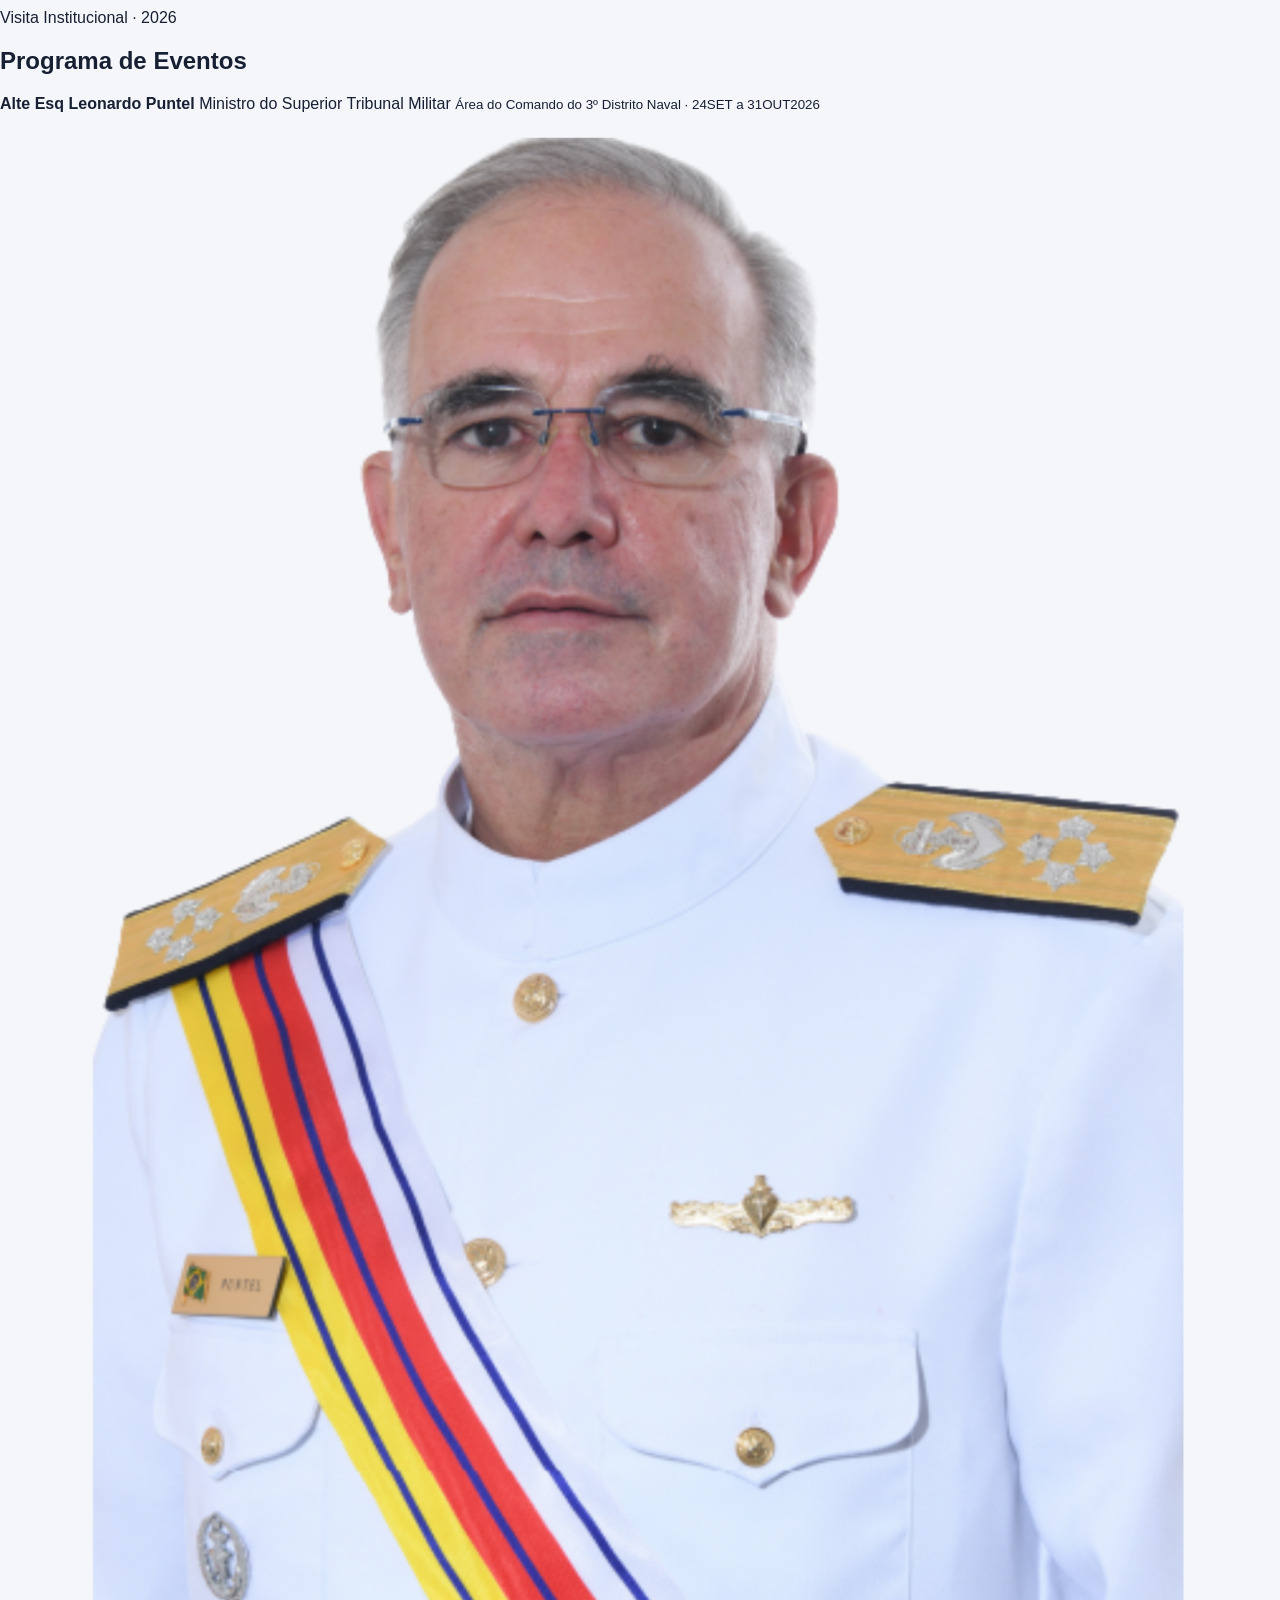
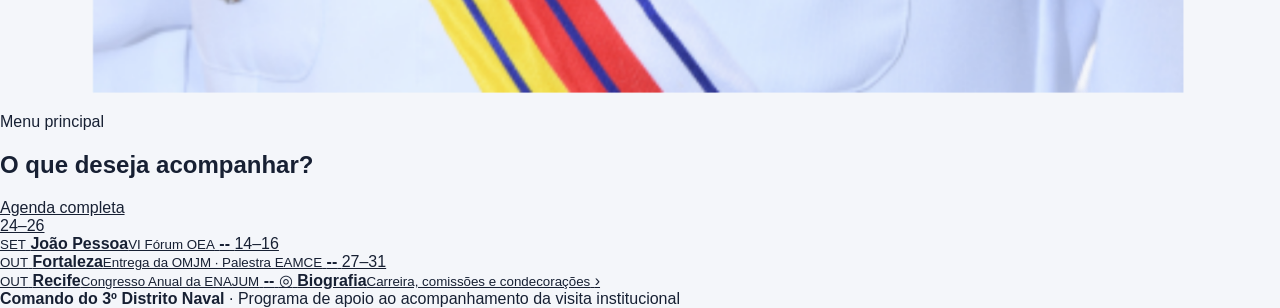
==== commit 7a5602c4: "Add files via upload" ====
--- a/index.html
+++ b/index.html
@@ -7,15 +7,16 @@
   <meta name="apple-mobile-web-app-status-bar-style" content="black-translucent">
   <meta name="mobile-web-app-capable" content="yes">
   <meta name="theme-color" content="#050F41">
-  <meta name="description" content="Agenda institucional da visita do Almirante de Esquadra Leonardo Puntel na área do Comando do 3º Distrito Naval.">
-  <title>Visita Institucional — Alte Esq Leonardo Puntel</title>
+  <meta name="description" content="Programa de eventos da visita do Almirante de Esquadra Leonardo Puntel na área do Comando do 3º Distrito Naval.">
+  <title>Programa de Eventos — Alte Esq Leonardo Puntel</title>
   <link rel="manifest" href="manifest.webmanifest">
   <link rel="icon" href="assets/img/brasao-stm.png">
   <link rel="stylesheet" href="css/styles.css">
 </head>
-<body data-page="home">
+<body data-page="home" class="landing-page">
 <a class="skip-link" href="#conteudo">Ir para o conteúdo</a>
-<header class="site-header">
+
+<header class="site-header landing-desktop-header">
   <div class="header-inner">
     <div class="brand-mini">
       <img src="assets/img/brasao-stm.png" alt="Brasão do Superior Tribunal Militar">
@@ -29,82 +30,72 @@
   </div>
 </header>
 
-<main id="conteudo" class="page-shell">
-  <section class="hero" aria-labelledby="hero-title">
-    <div class="hero-copy">
-      <div class="logo-row" aria-label="Identidades institucionais">
-        <div class="logo-cell"><img class="logo-stm" src="assets/img/brasao-stm.png" alt="Brasão do Superior Tribunal Militar"></div>
-        <div class="logo-cell"><img class="logo-mb" src="assets/img/marca-marinha-branca.png" alt="Marca da Marinha do Brasil em branco"></div>
-        <div class="logo-cell"><img class="logo-com3dn" src="assets/img/brasao-com3dn.png" alt="Brasão do Comando do 3º Distrito Naval"></div>
+<main id="conteudo" class="landing-shell">
+  <section class="landing-hero" aria-labelledby="landing-title">
+    <div class="landing-logos" aria-label="Identidades institucionais">
+      <div class="landing-logo-cell"><img src="assets/img/brasao-stm.png" alt="Brasão do Superior Tribunal Militar"></div>
+      <div class="landing-logo-cell"><img src="assets/img/marca-marinha-branca.png" alt="Marca da Marinha do Brasil em branco"></div>
+      <div class="landing-logo-cell"><img class="landing-logo-com3dn" src="assets/img/brasao-com3dn.png" alt="Brasão do Comando do 3º Distrito Naval"></div>
+    </div>
+
+    <div class="landing-kicker">Visita Institucional · 2026</div>
+    <h1 id="landing-title">Programa de Eventos</h1>
+
+    <div class="landing-authority-row">
+      <div class="landing-authority-copy">
+        <strong>Alte Esq Leonardo Puntel</strong>
+        <span>Ministro do Superior Tribunal Militar</span>
+        <small>Área do Comando do 3º Distrito Naval · 24SET a 31OUT2026</small>
       </div>
-      <div class="eyebrow">Visita Institucional · 2026</div>
-      <h1 id="hero-title">Almirante de Esquadra Leonardo Puntel
-        <small>Ministro do Superior Tribunal Militar</small>
-      </h1>
-      <p class="hero-role">Ex-Comandante de Operações Navais da Marinha do Brasil. Agenda de compromissos na área do Comando do 3º Distrito Naval, com eventos em João Pessoa, Fortaleza e Recife, incluindo voos registrados e hospedagem prevista.</p>
-      <nav class="hero-menu" aria-label="Menu principal da visita">
-        <a href="agenda.html" class="hero-menu-item">
-          <span class="hero-menu-kicker">Programa</span>
-          <strong>Agenda</strong>
-          <small>Eventos, voos e hospedagem</small>
-        </a>
-        <a href="#momento-title" class="hero-menu-item">
-          <span class="hero-menu-kicker">Tempo real</span>
-          <strong>Situação</strong>
-          <small>Agora e próximo compromisso</small>
-        </a>
-        <a href="#eventos-title" class="hero-menu-item">
-          <span class="hero-menu-kicker">Roteiro</span>
-          <strong>Eventos</strong>
-          <small>João Pessoa, Fortaleza e Recife</small>
-        </a>
-        <a href="biografia.html" class="hero-menu-item">
-          <span class="hero-menu-kicker">Perfil</span>
-          <strong>Biografia</strong>
-          <small>Carreira e condecorações</small>
-        </a>
-      </nav>
-      <div class="hero-live">
-        <div class="live-clock">
-          <span class="label">Hora local</span>
-          <strong data-live-clock>--:--:--</strong>
-          <small>BRT · UTC−3</small>
-        </div>
-        <div class="live-date">
-          <span class="label">Data</span>
-          <strong data-live-date>--</strong>
-          <small>Atualização automática pelo relógio do dispositivo</small>
-        </div>
+      <div class="landing-portrait">
+        <img src="assets/img/alte-esq-puntel.png" alt="Retrato oficial do Almirante de Esquadra Leonardo Puntel">
       </div>
-    </div>
-    <div class="hero-photo">
-      <img src="assets/img/alte-esq-puntel.png" alt="Retrato oficial do Almirante de Esquadra Leonardo Puntel">
-      <div class="photo-caption">Agenda consolidada para apoio ao acompanhamento da visita institucional.</div>
     </div>
   </section>
 
-  <section class="section" aria-labelledby="momento-title">
-    <div class="section-head">
-      <div><h2 id="momento-title">Situação da agenda</h2><p>O sistema identifica automaticamente o evento em andamento e o próximo compromisso cadastrado.</p></div>
+  <section class="landing-actions" aria-labelledby="menu-title">
+    <div class="landing-card">
+      <div class="landing-card-head">
+        <div>
+          <span class="landing-card-kicker">Menu principal</span>
+          <h2 id="menu-title">O que deseja acompanhar?</h2>
+        </div>
+        <a class="landing-agenda-all" href="agenda.html">Agenda completa</a>
+      </div>
+
+      <div class="landing-grid">
+        <a class="landing-button" href="agenda.html#joao-pessoa" data-event-link="joao-pessoa">
+          <span class="landing-date">24–26<br><small>SET</small></span>
+          <span class="landing-button-copy"><strong>João Pessoa</strong><small>VI Fórum OEA</small></span>
+          <span class="landing-button-meta"><b data-countdown-id="joao-pessoa">--</b><em data-status-id="joao-pessoa"></em></span>
+        </a>
+
+        <a class="landing-button" href="agenda.html#fortaleza" data-event-link="fortaleza">
+          <span class="landing-date">14–16<br><small>OUT</small></span>
+          <span class="landing-button-copy"><strong>Fortaleza</strong><small>Entrega da OMJM · Palestra EAMCE</small></span>
+          <span class="landing-button-meta"><b data-countdown-id="fortaleza">--</b><em data-status-id="fortaleza"></em></span>
+        </a>
+
+        <a class="landing-button" href="agenda.html#recife" data-event-link="recife">
+          <span class="landing-date">27–31<br><small>OUT</small></span>
+          <span class="landing-button-copy"><strong>Recife</strong><small>Congresso Anual da ENAJUM</small></span>
+          <span class="landing-button-meta"><b data-countdown-id="recife">--</b><em data-status-id="recife"></em></span>
+        </a>
+
+        <a class="landing-button landing-button-secondary" href="biografia.html">
+          <span class="landing-date landing-profile-icon">◎</span>
+          <span class="landing-button-copy"><strong>Biografia</strong><small>Carreira, comissões e condecorações</small></span>
+          <span class="landing-arrow" aria-hidden="true">›</span>
+        </a>
+      </div>
     </div>
-    <div id="moment-grid" class="now-next-grid" aria-live="polite"></div>
   </section>
 
-  <section class="section" aria-labelledby="eventos-title">
-    <div class="section-head">
-      <div><h2 id="eventos-title">Eventos da visita</h2><p>Contagem regressiva calculada diariamente para cada compromisso, com acesso rápido aos dados de voo e hospedagem.</p></div>
-      <a class="event-link" href="agenda.html">Abrir agenda completa</a>
-    </div>
-    <div id="event-grid" class="event-grid"></div>
-  </section>
-
-  <div class="notice"><strong>Atenção:</strong> este projeto foi preparado para uso em repositório GitHub, preferencialmente <strong>privado</strong>, por conter agenda de autoridade. Não habilite publicação pública sem autorização.</div>
-
-  <footer class="site-footer">
-    <strong>Comando do 3º Distrito Naval</strong><br>
-    Aplicação estática, sem dependências externas. Dados de agenda e biografia podem ser atualizados em <code>js/data.js</code>.
+  <footer class="landing-footer">
+    <strong>Comando do 3º Distrito Naval</strong> · Programa de apoio ao acompanhamento da visita institucional
   </footer>
 </main>
+
 <script src="js/data.js"></script>
 <script src="js/app.js"></script>
 </body>
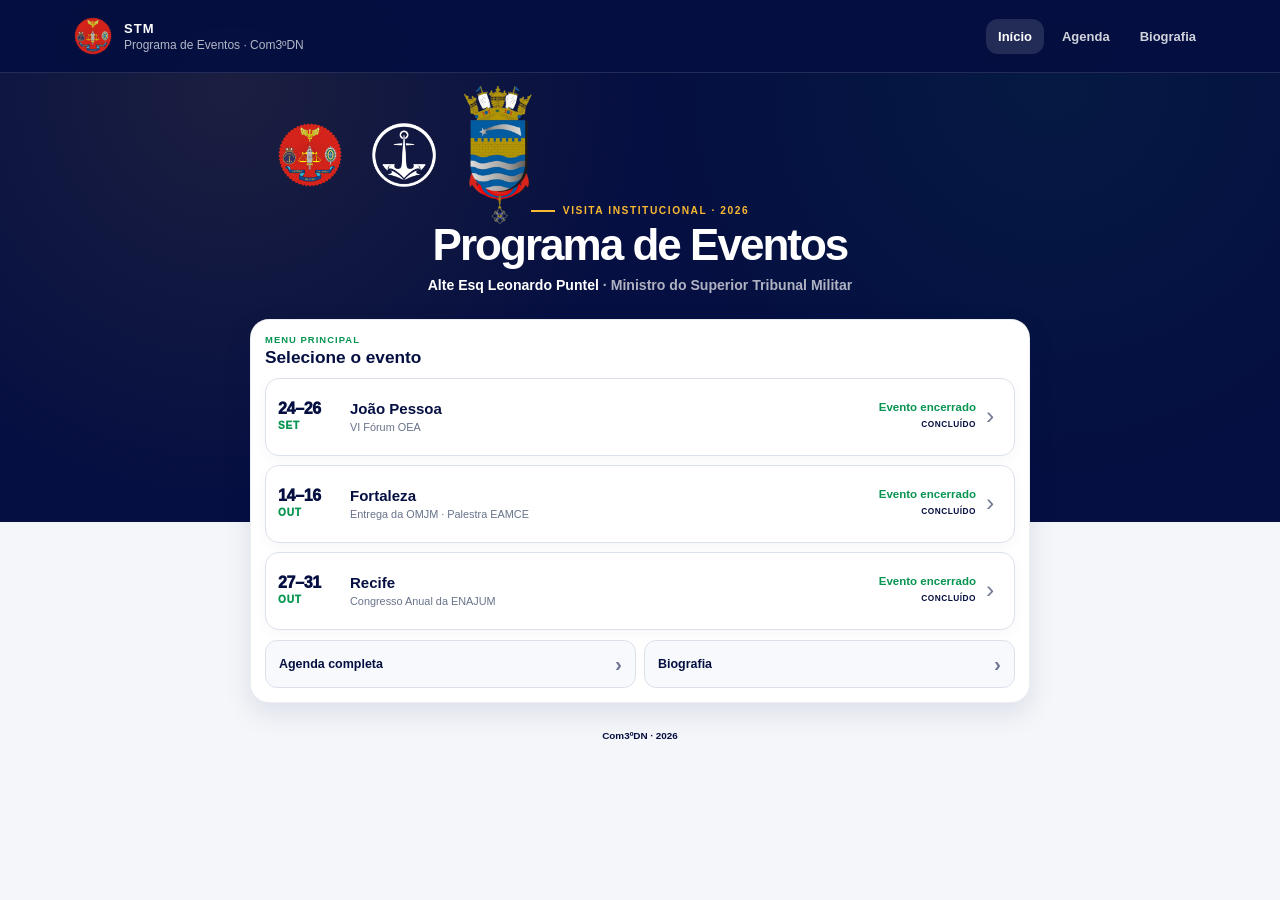
==== commit 84a3a30a: "Add files via upload" ====
--- a/index.html
+++ b/index.html
@@ -30,70 +30,58 @@
   </div>
 </header>
 
-<main id="conteudo" class="landing-shell">
-  <section class="landing-hero" aria-labelledby="landing-title">
+<main id="conteudo" class="landing-shell landing-menu-only">
+  <section class="landing-hero landing-hero-compact" aria-labelledby="landing-title">
     <div class="landing-logos" aria-label="Identidades institucionais">
       <div class="landing-logo-cell"><img src="assets/img/brasao-stm.png" alt="Brasão do Superior Tribunal Militar"></div>
       <div class="landing-logo-cell"><img src="assets/img/marca-marinha-branca.png" alt="Marca da Marinha do Brasil em branco"></div>
       <div class="landing-logo-cell"><img class="landing-logo-com3dn" src="assets/img/brasao-com3dn.png" alt="Brasão do Comando do 3º Distrito Naval"></div>
     </div>
-
     <div class="landing-kicker">Visita Institucional · 2026</div>
     <h1 id="landing-title">Programa de Eventos</h1>
+    <p class="landing-authority-line">Alte Esq Leonardo Puntel <span>· Ministro do Superior Tribunal Militar</span></p>
+  </section>
 
-    <div class="landing-authority-row">
-      <div class="landing-authority-copy">
-        <strong>Alte Esq Leonardo Puntel</strong>
-        <span>Ministro do Superior Tribunal Militar</span>
-        <small>Área do Comando do 3º Distrito Naval · 24SET a 31OUT2026</small>
+  <section class="landing-actions" aria-labelledby="menu-title">
+    <div class="landing-card landing-card-menu">
+      <div class="landing-card-head landing-card-head-simple">
+        <div>
+          <span class="landing-card-kicker">Menu principal</span>
+          <h2 id="menu-title">Selecione o evento</h2>
+        </div>
       </div>
-      <div class="landing-portrait">
-        <img src="assets/img/alte-esq-puntel.png" alt="Retrato oficial do Almirante de Esquadra Leonardo Puntel">
+
+      <div class="landing-grid landing-grid-events">
+        <a class="landing-button landing-event-button" href="agenda.html#joao-pessoa" data-event-link="joao-pessoa">
+          <span class="landing-date">24–26<br><small>SET</small></span>
+          <span class="landing-button-copy"><strong>João Pessoa</strong><small>VI Fórum OEA</small></span>
+          <span class="landing-button-meta"><b data-countdown-id="joao-pessoa">--</b><em data-status-id="joao-pessoa"></em></span>
+          <span class="landing-chevron" aria-hidden="true">›</span>
+        </a>
+
+        <a class="landing-button landing-event-button" href="agenda.html#fortaleza" data-event-link="fortaleza">
+          <span class="landing-date">14–16<br><small>OUT</small></span>
+          <span class="landing-button-copy"><strong>Fortaleza</strong><small>Entrega da OMJM · Palestra EAMCE</small></span>
+          <span class="landing-button-meta"><b data-countdown-id="fortaleza">--</b><em data-status-id="fortaleza"></em></span>
+          <span class="landing-chevron" aria-hidden="true">›</span>
+        </a>
+
+        <a class="landing-button landing-event-button" href="agenda.html#recife" data-event-link="recife">
+          <span class="landing-date">27–31<br><small>OUT</small></span>
+          <span class="landing-button-copy"><strong>Recife</strong><small>Congresso Anual da ENAJUM</small></span>
+          <span class="landing-button-meta"><b data-countdown-id="recife">--</b><em data-status-id="recife"></em></span>
+          <span class="landing-chevron" aria-hidden="true">›</span>
+        </a>
+      </div>
+
+      <div class="landing-quick-links">
+        <a href="agenda.html"><span>Agenda completa</span><b>›</b></a>
+        <a href="biografia.html"><span>Biografia</span><b>›</b></a>
       </div>
     </div>
   </section>
 
-  <section class="landing-actions" aria-labelledby="menu-title">
-    <div class="landing-card">
-      <div class="landing-card-head">
-        <div>
-          <span class="landing-card-kicker">Menu principal</span>
-          <h2 id="menu-title">O que deseja acompanhar?</h2>
-        </div>
-        <a class="landing-agenda-all" href="agenda.html">Agenda completa</a>
-      </div>
-
-      <div class="landing-grid">
-        <a class="landing-button" href="agenda.html#joao-pessoa" data-event-link="joao-pessoa">
-          <span class="landing-date">24–26<br><small>SET</small></span>
-          <span class="landing-button-copy"><strong>João Pessoa</strong><small>VI Fórum OEA</small></span>
-          <span class="landing-button-meta"><b data-countdown-id="joao-pessoa">--</b><em data-status-id="joao-pessoa"></em></span>
-        </a>
-
-        <a class="landing-button" href="agenda.html#fortaleza" data-event-link="fortaleza">
-          <span class="landing-date">14–16<br><small>OUT</small></span>
-          <span class="landing-button-copy"><strong>Fortaleza</strong><small>Entrega da OMJM · Palestra EAMCE</small></span>
-          <span class="landing-button-meta"><b data-countdown-id="fortaleza">--</b><em data-status-id="fortaleza"></em></span>
-        </a>
-
-        <a class="landing-button" href="agenda.html#recife" data-event-link="recife">
-          <span class="landing-date">27–31<br><small>OUT</small></span>
-          <span class="landing-button-copy"><strong>Recife</strong><small>Congresso Anual da ENAJUM</small></span>
-          <span class="landing-button-meta"><b data-countdown-id="recife">--</b><em data-status-id="recife"></em></span>
-        </a>
-
-        <a class="landing-button landing-button-secondary" href="biografia.html">
-          <span class="landing-date landing-profile-icon">◎</span>
-          <span class="landing-button-copy"><strong>Biografia</strong><small>Carreira, comissões e condecorações</small></span>
-          <span class="landing-arrow" aria-hidden="true">›</span>
-        </a>
-      </div>
-    </div>
-  </section>
-
-  <footer class="landing-footer">
-    <strong>Comando do 3º Distrito Naval</strong> · Programa de apoio ao acompanhamento da visita institucional
-  </footer>
+  <footer class="landing-footer"><strong>Com3ºDN · 2026</strong></footer>
 </main>
 
 <script src="js/data.js"></script>
--- a/css/styles.css
+++ b/css/styles.css
@@ -152,7 +152,7 @@
 .logo-row img { width: 100%; height: 100%; object-fit: contain; transform-origin: center; }
 .logo-row .logo-stm { transform: scale(.98); }
 .logo-row .logo-mb { transform: scale(.98); }
-.logo-row .logo-com3dn { transform: scale(1.22); }
+.logo-row .logo-com3dn { transform: scale(1.75); }
 .hero-menu {
   display: none;
   grid-template-columns: repeat(2, minmax(0, 1fr));
@@ -182,6 +182,9 @@
 }
 .hero-menu-item strong { font-size: 16px; line-height: 1.15; }
 .hero-menu-item small { color: rgba(255,255,255,.62); font-size: 10px; line-height: 1.3; }
+.hero-identity { display: block; }
+.hero-heading { min-width: 0; }
+.hero-mobile-photo { display: none; }
 .eyebrow {
   display: inline-flex;
   width: fit-content;
@@ -195,6 +198,9 @@
   margin-bottom: 12px;
 }
 .eyebrow::before { content: ""; width: 24px; height: 2px; background: currentColor; }
+.hero h1 .rank-line,
+.hero h1 .name-line { display: block; }
+.hero h1 .name-line { margin-top: 2px; }
 .hero h1 {
   margin: 0;
   font-size: clamp(36px, 5vw, 66px);
@@ -619,29 +625,44 @@
   }
   .hero-copy {
     order: 1;
-    padding: 30px 26px 26px;
-  }
-  .hero-photo {
-    order: 2;
-    min-height: 260px;
-    height: 300px;
-    background: rgba(255,255,255,.035);
-    border-top: 1px solid rgba(255,255,255,.10);
-  }
-  .hero-photo img {
-    width: min(68vw, 330px);
-    max-height: 292px;
-  }
+    padding: 28px 26px 26px;
+  }
+  .hero-photo { display: none; }
   .photo-caption { display: none; }
+  .hero-identity {
+    display: grid;
+    grid-template-columns: minmax(0, 1fr) minmax(150px, 31%);
+    align-items: end;
+    gap: 18px;
+  }
+  .hero-mobile-photo {
+    display: flex;
+    align-items: flex-end;
+    justify-content: center;
+    align-self: stretch;
+    min-height: 205px;
+    overflow: hidden;
+    border-radius: 20px;
+    background: rgba(255,255,255,.045);
+    border: 1px solid rgba(255,255,255,.10);
+  }
+  .hero-mobile-photo img {
+    width: 100%;
+    height: 100%;
+    max-height: 245px;
+    object-fit: contain;
+    object-position: bottom center;
+  }
   .logo-row {
     justify-content: center;
     gap: 18px;
     margin-bottom: 22px;
   }
   .logo-row .logo-cell { width: 66px; height: 66px; }
-  .logo-row .logo-com3dn { transform: scale(1.25); }
+  .logo-row .logo-com3dn { transform: scale(1.80); }
   .hero-menu { display: grid; }
-  .hero h1 { max-width: 760px; }
+  .hero h1 { max-width: 760px; font-size: clamp(30px, 5.8vw, 43px); line-height: 1.02; }
+  .hero h1 small { font-size: clamp(15px, 2.3vw, 20px); margin-top: 10px; }
   .hero-live { margin-top: 20px; padding-top: 0; }
 }
 
@@ -658,11 +679,18 @@
   .hero-copy { padding: 24px 18px 22px; }
   .logo-row { gap: 14px; margin-bottom: 20px; }
   .logo-row .logo-cell { width: 58px; height: 58px; }
-  .logo-row .logo-com3dn { transform: scale(1.27); }
+  .logo-row .logo-com3dn { transform: scale(1.82); }
   .eyebrow { font-size: 10px; margin-bottom: 9px; }
   .eyebrow::before { width: 20px; }
-  .hero h1 { font-size: clamp(31px, 9.7vw, 43px); line-height: 1.01; letter-spacing: -.04em; }
-  .hero h1 small { font-size: 17px; margin-top: 10px; }
+  .hero-identity {
+    grid-template-columns: minmax(0, 1fr) minmax(112px, 34%);
+    gap: 12px;
+    align-items: end;
+  }
+  .hero-mobile-photo { min-height: 176px; border-radius: 16px; }
+  .hero-mobile-photo img { max-height: 205px; }
+  .hero h1 { font-size: clamp(25px, 7.2vw, 34px); line-height: 1.03; letter-spacing: -.035em; }
+  .hero h1 small { font-size: 14px; margin-top: 8px; line-height: 1.25; }
   .hero-role {
     margin-top: 14px;
     font-size: 12.5px;
@@ -679,8 +707,6 @@
   .hero-live { gap: 8px; margin-top: 16px; }
   .live-clock, .live-date { min-width: 0; width: 100%; padding: 12px 13px; border-radius: 14px; }
   .live-clock strong { font-size: 24px; }
-  .hero-photo { min-height: 220px; height: 250px; }
-  .hero-photo img { width: min(66vw, 280px); max-height: 242px; }
   .now-next-grid { grid-template-columns: 1fr; }
   .section { margin-top: 20px; }
   .section-head { align-items: flex-start; flex-direction: column; gap: 4px; }
@@ -713,11 +739,603 @@
   .logo-row .logo-cell { width: 54px; height: 54px; }
   .hero-menu { grid-template-columns: 1fr 1fr; }
   .hero-menu-item { min-height: 76px; }
-  .hero-photo { height: 232px; }
-  .hero-photo img { max-height: 225px; }
+  .hero-identity { grid-template-columns: minmax(0, 1fr) 116px; gap: 10px; }
+  .hero-mobile-photo { min-height: 164px; }
+  .hero-mobile-photo img { max-height: 190px; }
+  .hero h1 { font-size: clamp(24px, 7vw, 29px); }
+  .hero h1 small { font-size: 12.5px; }
+}
+
+
+/* v5 — HOME mobile/tablet: primeira dobra limpa, com menu como elemento principal. */
+@media (max-width: 900px) {
+  body[data-page="home"] .page-shell {
+    padding: 10px 10px 44px;
+  }
+  body[data-page="home"] .hero {
+    border-radius: 22px;
+    min-height: auto;
+  }
+  body[data-page="home"] .hero-copy {
+    padding: 20px 18px 20px;
+  }
+  body[data-page="home"] .logo-row {
+    justify-content: flex-start;
+    gap: 15px;
+    margin-bottom: 16px;
+    min-height: 60px;
+  }
+  body[data-page="home"] .logo-row .logo-cell {
+    width: 56px;
+    height: 56px;
+  }
+  body[data-page="home"] .logo-row .logo-com3dn {
+    transform: scale(1.82);
+  }
+  body[data-page="home"] .hero-identity {
+    display: grid;
+    grid-template-columns: minmax(0, 1fr) 118px;
+    align-items: center;
+    gap: 12px;
+  }
+  body[data-page="home"] .hero-heading {
+    align-self: center;
+  }
+  body[data-page="home"] .eyebrow {
+    font-size: 9px;
+    margin-bottom: 7px;
+    letter-spacing: .11em;
+  }
+  body[data-page="home"] .eyebrow::before { width: 18px; }
+  body[data-page="home"] .hero h1 {
+    font-size: 25px;
+    line-height: 1.02;
+    letter-spacing: -.035em;
+    max-width: none;
+  }
+  body[data-page="home"] .hero h1 .rank-line {
+    font-size: .82em;
+    font-weight: 680;
+    color: rgba(255,255,255,.90);
+    letter-spacing: -.025em;
+  }
+  body[data-page="home"] .hero h1 .name-line {
+    margin-top: 4px;
+    font-size: 1em;
+    font-weight: 800;
+  }
+  body[data-page="home"] .hero h1 small {
+    margin-top: 8px;
+    font-size: 12.5px;
+    line-height: 1.25;
+    color: rgba(255,255,255,.72);
+  }
+  body[data-page="home"] .hero-mobile-photo {
+    display: flex;
+    width: 118px;
+    height: 148px;
+    min-height: 0;
+    align-items: flex-end;
+    justify-content: center;
+    overflow: visible;
+    border: 0;
+    border-radius: 0;
+    background: transparent;
+  }
+  body[data-page="home"] .hero-mobile-photo img {
+    width: 100%;
+    height: 100%;
+    max-height: 148px;
+    object-fit: contain;
+    object-position: bottom center;
+  }
+  body[data-page="home"] .hero-role,
+  body[data-page="home"] .hero-live {
+    display: none;
+  }
+  body[data-page="home"] .hero-menu {
+    display: grid;
+    grid-template-columns: repeat(2, minmax(0, 1fr));
+    gap: 9px;
+    margin-top: 16px;
+  }
+  body[data-page="home"] .hero-menu-item {
+    min-height: 78px;
+    padding: 12px 13px;
+    border-radius: 14px;
+    background: rgba(255,255,255,.08);
+  }
+  body[data-page="home"] .hero-menu-item strong { font-size: 15px; }
+  body[data-page="home"] .hero-menu-item small { font-size: 9.5px; }
+  body[data-page="home"] .section:first-of-type { margin-top: 18px; }
+}
+
+@media (max-width: 760px) {
+  body[data-page="home"] .site-header { min-height: 58px; }
+  body[data-page="home"] .header-inner { min-height: 58px; }
+  body[data-page="home"] .main-nav { display: none; }
+  body[data-page="home"] .brand-mini img { width: 36px; height: 36px; }
+  body[data-page="home"] .brand-mini strong { font-size: 12px; }
+  body[data-page="home"] .hero-copy { padding: 18px 16px 18px; }
+  body[data-page="home"] .logo-row {
+    gap: 12px;
+    margin-bottom: 14px;
+  }
+  body[data-page="home"] .logo-row .logo-cell { width: 52px; height: 52px; }
+  body[data-page="home"] .hero-identity {
+    grid-template-columns: minmax(0, 1fr) 106px;
+    gap: 10px;
+  }
+  body[data-page="home"] .hero-mobile-photo {
+    width: 106px;
+    height: 134px;
+  }
+  body[data-page="home"] .hero-mobile-photo img { max-height: 134px; }
+  body[data-page="home"] .hero h1 { font-size: 23px; }
+  body[data-page="home"] .hero h1 small { font-size: 11.5px; }
+  body[data-page="home"] .hero-menu { margin-top: 14px; gap: 8px; }
+  body[data-page="home"] .hero-menu-item { min-height: 72px; padding: 10px 11px; }
+  body[data-page="home"] .hero-menu-kicker { font-size: 8px; }
+  body[data-page="home"] .hero-menu-item strong { font-size: 14px; }
+  body[data-page="home"] .hero-menu-item small { font-size: 9px; }
+}
+
+@media (max-width: 390px) {
+  body[data-page="home"] .hero-identity {
+    grid-template-columns: minmax(0, 1fr) 96px;
+    gap: 8px;
+  }
+  body[data-page="home"] .hero-mobile-photo {
+    width: 96px;
+    height: 122px;
+  }
+  body[data-page="home"] .hero-mobile-photo img { max-height: 122px; }
+  body[data-page="home"] .hero h1 { font-size: 21.5px; }
+  body[data-page="home"] .hero h1 small { font-size: 10.8px; }
+  body[data-page="home"] .logo-row .logo-cell { width: 49px; height: 49px; }
 }
 
 @media (prefers-reduced-motion: reduce) {
   html { scroll-behavior: auto; }
   * { transition: none !important; animation: none !important; }
 }
+
+/* =========================================================
+   HOME — LAYOUT MOBILE/TABLET INSPIRADO NO PROGRAMA VAlte BELARMINO
+   ========================================================= */
+.landing-page {
+  min-height: 100dvh;
+  background:
+    radial-gradient(circle at 16% 10%, rgba(250,185,50,.10), transparent 23rem),
+    radial-gradient(circle at 88% 8%, rgba(7,149,81,.08), transparent 22rem),
+    linear-gradient(180deg, var(--navy) 0 61%, var(--bg) 61% 100%);
+}
+.landing-shell {
+  max-width: 960px;
+  margin: 0 auto;
+  padding: 0 12px calc(24px + env(safe-area-inset-bottom));
+}
+.landing-hero {
+  color: #fff;
+  padding: calc(18px + env(safe-area-inset-top)) 4px 24px;
+}
+.landing-logos {
+  display: flex;
+  align-items: center;
+  justify-content: center;
+  gap: 17px;
+  margin-bottom: 22px;
+  min-height: 68px;
+}
+.landing-logo-cell {
+  width: 58px;
+  height: 58px;
+  display: grid;
+  place-items: center;
+  overflow: visible;
+}
+.landing-logo-cell img {
+  width: 100%;
+  height: 100%;
+  object-fit: contain;
+  transform-origin: center;
+}
+/* +20% em relação ao ajuste anterior do Com3ºDN */
+.landing-logo-cell .landing-logo-com3dn { transform: scale(2.18); }
+.landing-kicker {
+  color: var(--gold);
+  text-transform: uppercase;
+  letter-spacing: .15em;
+  font-size: .64rem;
+  font-weight: 900;
+  margin-bottom: 7px;
+}
+.landing-kicker::before {
+  content: "";
+  display: inline-block;
+  width: 24px;
+  height: 2px;
+  background: currentColor;
+  vertical-align: middle;
+  margin-right: 8px;
+}
+.landing-hero h1 {
+  margin: 0;
+  font-size: clamp(2rem, 8.5vw, 3.1rem);
+  line-height: .98;
+  letter-spacing: -.045em;
+}
+.landing-authority-row {
+  margin-top: 18px;
+  display: grid;
+  grid-template-columns: minmax(0, 1fr) 96px;
+  gap: 14px;
+  align-items: center;
+}
+.landing-authority-copy {
+  min-width: 0;
+  display: flex;
+  flex-direction: column;
+  gap: 5px;
+}
+.landing-authority-copy strong {
+  font-size: clamp(1.18rem, 5.2vw, 1.6rem);
+  line-height: 1.06;
+  letter-spacing: -.025em;
+}
+.landing-authority-copy span {
+  color: rgba(255,255,255,.82);
+  font-size: .88rem;
+  line-height: 1.3;
+}
+.landing-authority-copy small {
+  color: rgba(255,255,255,.58);
+  font-size: .67rem;
+  line-height: 1.35;
+}
+.landing-portrait {
+  width: 96px;
+  height: 132px;
+  justify-self: end;
+  overflow: hidden;
+  border-radius: 15px 15px 8px 8px;
+  border: 2px solid rgba(255,255,255,.16);
+  background: rgba(255,255,255,.04);
+  box-shadow: 0 12px 26px rgba(0,0,0,.20);
+}
+.landing-portrait img {
+  width: 100%;
+  height: 100%;
+  object-fit: contain;
+  object-position: bottom center;
+}
+.landing-actions { padding: 0 0 10px; }
+.landing-card {
+  background: #fff;
+  border: 1px solid rgba(5,15,65,.07);
+  border-radius: 19px;
+  box-shadow: 0 10px 28px rgba(5,15,65,.10);
+  padding: 15px;
+}
+.landing-card-head {
+  display: flex;
+  align-items: flex-end;
+  justify-content: space-between;
+  gap: 10px;
+  margin-bottom: 12px;
+}
+.landing-card-kicker {
+  display: block;
+  color: var(--green);
+  text-transform: uppercase;
+  letter-spacing: .11em;
+  font-size: .59rem;
+  font-weight: 900;
+  margin-bottom: 3px;
+}
+.landing-card h2 {
+  margin: 0;
+  color: var(--navy);
+  font-size: 1.08rem;
+  line-height: 1.15;
+}
+.landing-agenda-all {
+  flex: 0 0 auto;
+  color: var(--navy);
+  background: #eef1f8;
+  border: 1px solid rgba(5,15,65,.08);
+  border-radius: 10px;
+  padding: 7px 9px;
+  font-size: .67rem;
+  font-weight: 900;
+  text-decoration: none;
+}
+.landing-grid { display: grid; gap: 8px; }
+.landing-button {
+  min-height: 72px;
+  display: grid;
+  grid-template-columns: 64px minmax(0, 1fr) auto;
+  gap: 10px;
+  align-items: center;
+  padding: 10px 11px;
+  border: 1px solid var(--line);
+  border-radius: 14px;
+  background: #fafbfd;
+  text-decoration: none;
+  color: var(--text);
+}
+.landing-button:active { background: #eef2f7; }
+.landing-date {
+  color: var(--navy);
+  font-size: 1rem;
+  line-height: .92;
+  font-weight: 950;
+  letter-spacing: -.02em;
+}
+.landing-date small {
+  display: inline-block;
+  margin-top: 5px;
+  color: var(--green);
+  font-size: .63rem;
+  letter-spacing: .08em;
+}
+.landing-button-copy {
+  min-width: 0;
+  display: flex;
+  flex-direction: column;
+  gap: 3px;
+}
+.landing-button-copy strong {
+  color: var(--navy);
+  font-size: .94rem;
+  line-height: 1.15;
+}
+.landing-button-copy small {
+  color: var(--muted);
+  font-size: .68rem;
+  line-height: 1.3;
+}
+.landing-button-meta {
+  min-width: 66px;
+  display: flex;
+  flex-direction: column;
+  align-items: flex-end;
+  gap: 4px;
+  text-align: right;
+}
+.landing-button-meta b {
+  color: var(--green);
+  font-size: .62rem;
+  line-height: 1.2;
+  text-transform: uppercase;
+}
+.landing-button-meta em {
+  min-height: 13px;
+  color: var(--navy);
+  font-style: normal;
+  font-size: .55rem;
+  font-weight: 900;
+  letter-spacing: .06em;
+  text-transform: uppercase;
+}
+.landing-button-meta em[data-state="current"] { color: var(--green); }
+.landing-button-meta em[data-state="next"] { color: #8b6100; }
+.landing-button-secondary { background: #fff; }
+.landing-profile-icon {
+  width: 44px;
+  height: 44px;
+  display: grid;
+  place-items: center;
+  border-radius: 50%;
+  background: var(--navy);
+  color: #fff;
+  font-size: 1.5rem;
+}
+.landing-arrow {
+  color: var(--navy);
+  font-size: 1.7rem;
+  line-height: 1;
+  padding-right: 4px;
+}
+.landing-footer {
+  padding: 16px 8px 4px;
+  color: var(--muted);
+  text-align: center;
+  font-size: .62rem;
+  line-height: 1.45;
+}
+.landing-footer strong { color: var(--navy); }
+
+@media (max-width: 900px) {
+  .landing-page .landing-desktop-header { display: none; }
+}
+
+@media (min-width: 600px) {
+  .landing-shell { padding-left: 20px; padding-right: 20px; }
+  .landing-hero { padding: 26px 10px 32px; }
+  .landing-logos { gap: 22px; margin-bottom: 28px; }
+  .landing-logo-cell { width: 68px; height: 68px; }
+  .landing-authority-row { grid-template-columns: minmax(0, 1fr) 118px; gap: 22px; max-width: 680px; }
+  .landing-portrait { width: 118px; height: 158px; }
+  .landing-authority-copy strong { font-size: 1.55rem; }
+  .landing-authority-copy span { font-size: .98rem; }
+  .landing-grid { grid-template-columns: 1fr 1fr; }
+  .landing-button { min-height: 86px; }
+}
+
+@media (min-width: 901px) {
+  .landing-page {
+    background:
+      radial-gradient(circle at 18% 10%, rgba(250,185,50,.09), transparent 26rem),
+      radial-gradient(circle at 82% 9%, rgba(7,149,81,.08), transparent 26rem),
+      linear-gradient(180deg, var(--navy) 0 58%, var(--bg) 58% 100%);
+  }
+  .landing-shell { padding-top: 18px; }
+  .landing-hero { padding: 32px 24px 38px; }
+  .landing-logos { justify-content: flex-start; }
+  .landing-logo-cell { width: 72px; height: 72px; }
+  .landing-hero h1 { font-size: 3.5rem; }
+  .landing-authority-row { grid-template-columns: minmax(0, 1fr) 132px; max-width: 720px; }
+  .landing-portrait { width: 132px; height: 176px; }
+  .landing-authority-copy strong { font-size: 1.7rem; }
+  .landing-card { padding: 18px; }
+  .landing-grid { grid-template-columns: repeat(2, 1fr); gap: 10px; }
+}
+
+
+/* ===== VERSION 7 — MENU PRINCIPAL LIMPO ===== */
+.landing-menu-only {
+  max-width: 820px;
+}
+.landing-hero-compact {
+  padding-bottom: 18px;
+  text-align: center;
+}
+.landing-hero-compact .landing-logos {
+  margin-bottom: 14px;
+}
+.landing-hero-compact .landing-kicker {
+  margin-left: auto;
+  margin-right: auto;
+}
+.landing-hero-compact h1 {
+  font-size: clamp(1.85rem, 8vw, 2.75rem);
+  line-height: 1;
+}
+.landing-authority-line {
+  margin: 9px auto 0;
+  color: #fff;
+  font-size: .88rem;
+  font-weight: 800;
+  line-height: 1.35;
+}
+.landing-authority-line span {
+  color: rgba(255,255,255,.68);
+  font-weight: 600;
+}
+.landing-card-menu {
+  padding: 14px;
+}
+.landing-card-head-simple {
+  margin-bottom: 10px;
+}
+.landing-grid-events {
+  grid-template-columns: 1fr;
+  gap: 9px;
+}
+.landing-event-button {
+  grid-template-columns: 62px minmax(0, 1fr) auto 16px;
+  min-height: 78px;
+  padding: 11px 12px;
+  background: #fff;
+  box-shadow: 0 4px 14px rgba(5,15,65,.035);
+}
+.landing-event-button:hover {
+  border-color: rgba(5,15,65,.18);
+  box-shadow: 0 7px 18px rgba(5,15,65,.07);
+}
+.landing-button-meta {
+  min-width: 82px;
+}
+.landing-button-meta b {
+  font-size: .72rem;
+  color: var(--green);
+  text-transform: none;
+}
+.landing-button-meta em {
+  font-size: .52rem;
+}
+.landing-chevron {
+  color: var(--navy);
+  font-size: 1.55rem;
+  line-height: 1;
+  opacity: .55;
+}
+.landing-quick-links {
+  display: grid;
+  grid-template-columns: 1fr 1fr;
+  gap: 8px;
+  margin-top: 10px;
+}
+.landing-quick-links a {
+  display: flex;
+  align-items: center;
+  justify-content: space-between;
+  min-height: 48px;
+  padding: 0 13px;
+  border-radius: 12px;
+  border: 1px solid var(--line);
+  background: #f7f9fc;
+  color: var(--navy);
+  text-decoration: none;
+  font-size: .78rem;
+  font-weight: 900;
+}
+.landing-quick-links b {
+  font-size: 1.3rem;
+  opacity: .55;
+}
+.page-title-card-simple p { display: none; }
+
+@media (max-width: 599px) {
+  .landing-page {
+    background: linear-gradient(180deg, var(--navy) 0 45%, var(--bg) 45% 100%);
+  }
+  .landing-shell {
+    padding-left: 12px;
+    padding-right: 12px;
+  }
+  .landing-hero-compact {
+    padding-top: calc(16px + env(safe-area-inset-top));
+    padding-bottom: 16px;
+  }
+  .landing-logos {
+    min-height: 54px;
+    gap: 14px;
+  }
+  .landing-logo-cell {
+    width: 52px;
+    height: 52px;
+  }
+  .landing-logo-cell .landing-logo-com3dn {
+    transform: scale(2.18);
+  }
+  .landing-authority-line {
+    max-width: 330px;
+    font-size: .76rem;
+  }
+  .landing-authority-line span {
+    display: block;
+    margin-top: 2px;
+    font-size: .68rem;
+  }
+  .landing-card {
+    border-radius: 16px;
+  }
+  .landing-card h2 {
+    font-size: 1rem;
+  }
+  .landing-event-button {
+    grid-template-columns: 55px minmax(0, 1fr) auto 12px;
+    gap: 8px;
+    min-height: 72px;
+    padding: 9px 10px;
+  }
+  .landing-date { font-size: .91rem; }
+  .landing-date small { font-size: .58rem; }
+  .landing-button-copy strong { font-size: .9rem; }
+  .landing-button-copy small { font-size: .63rem; }
+  .landing-button-meta { min-width: 73px; }
+  .landing-button-meta b { font-size: .65rem; }
+  .landing-footer { padding-top: 12px; }
+}
+
+@media (min-width: 600px) {
+  .landing-hero-compact {
+    padding-top: 28px;
+    padding-bottom: 24px;
+  }
+  .landing-grid-events {
+    grid-template-columns: 1fr;
+  }
+}
